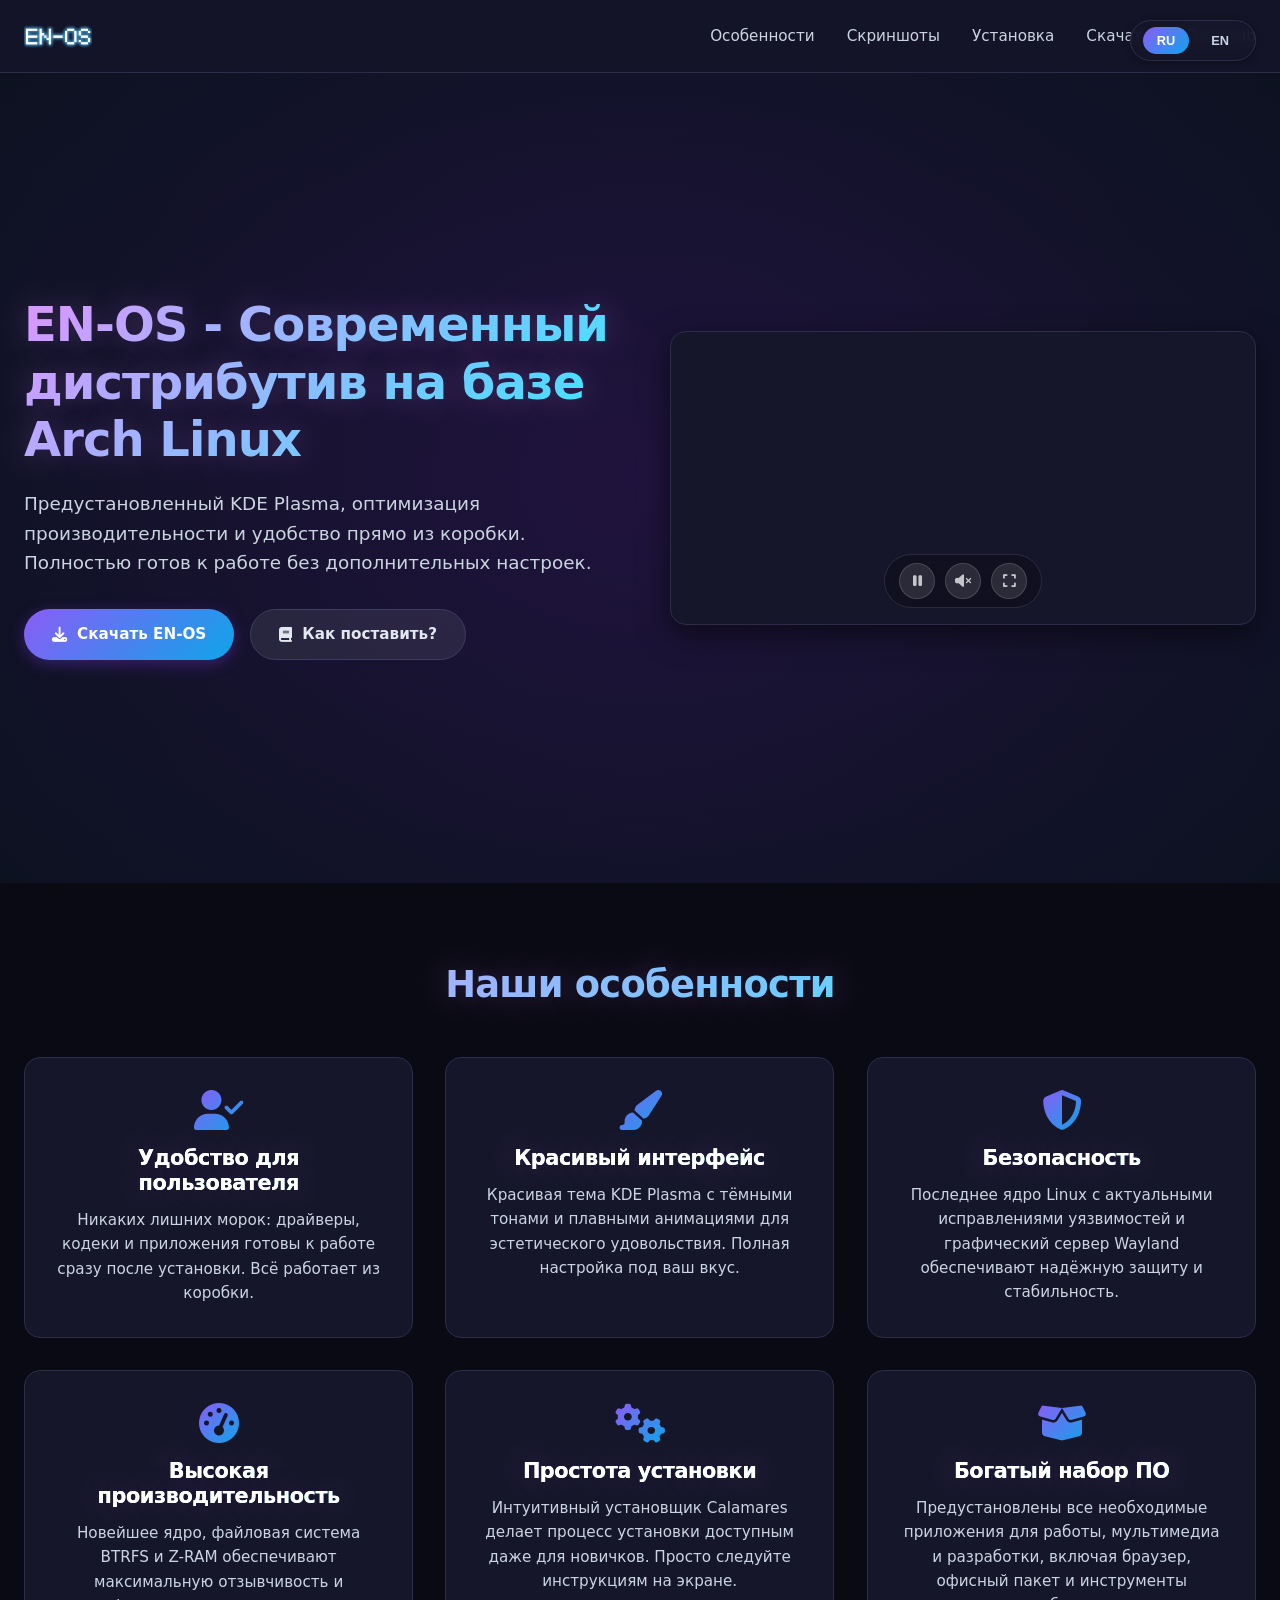
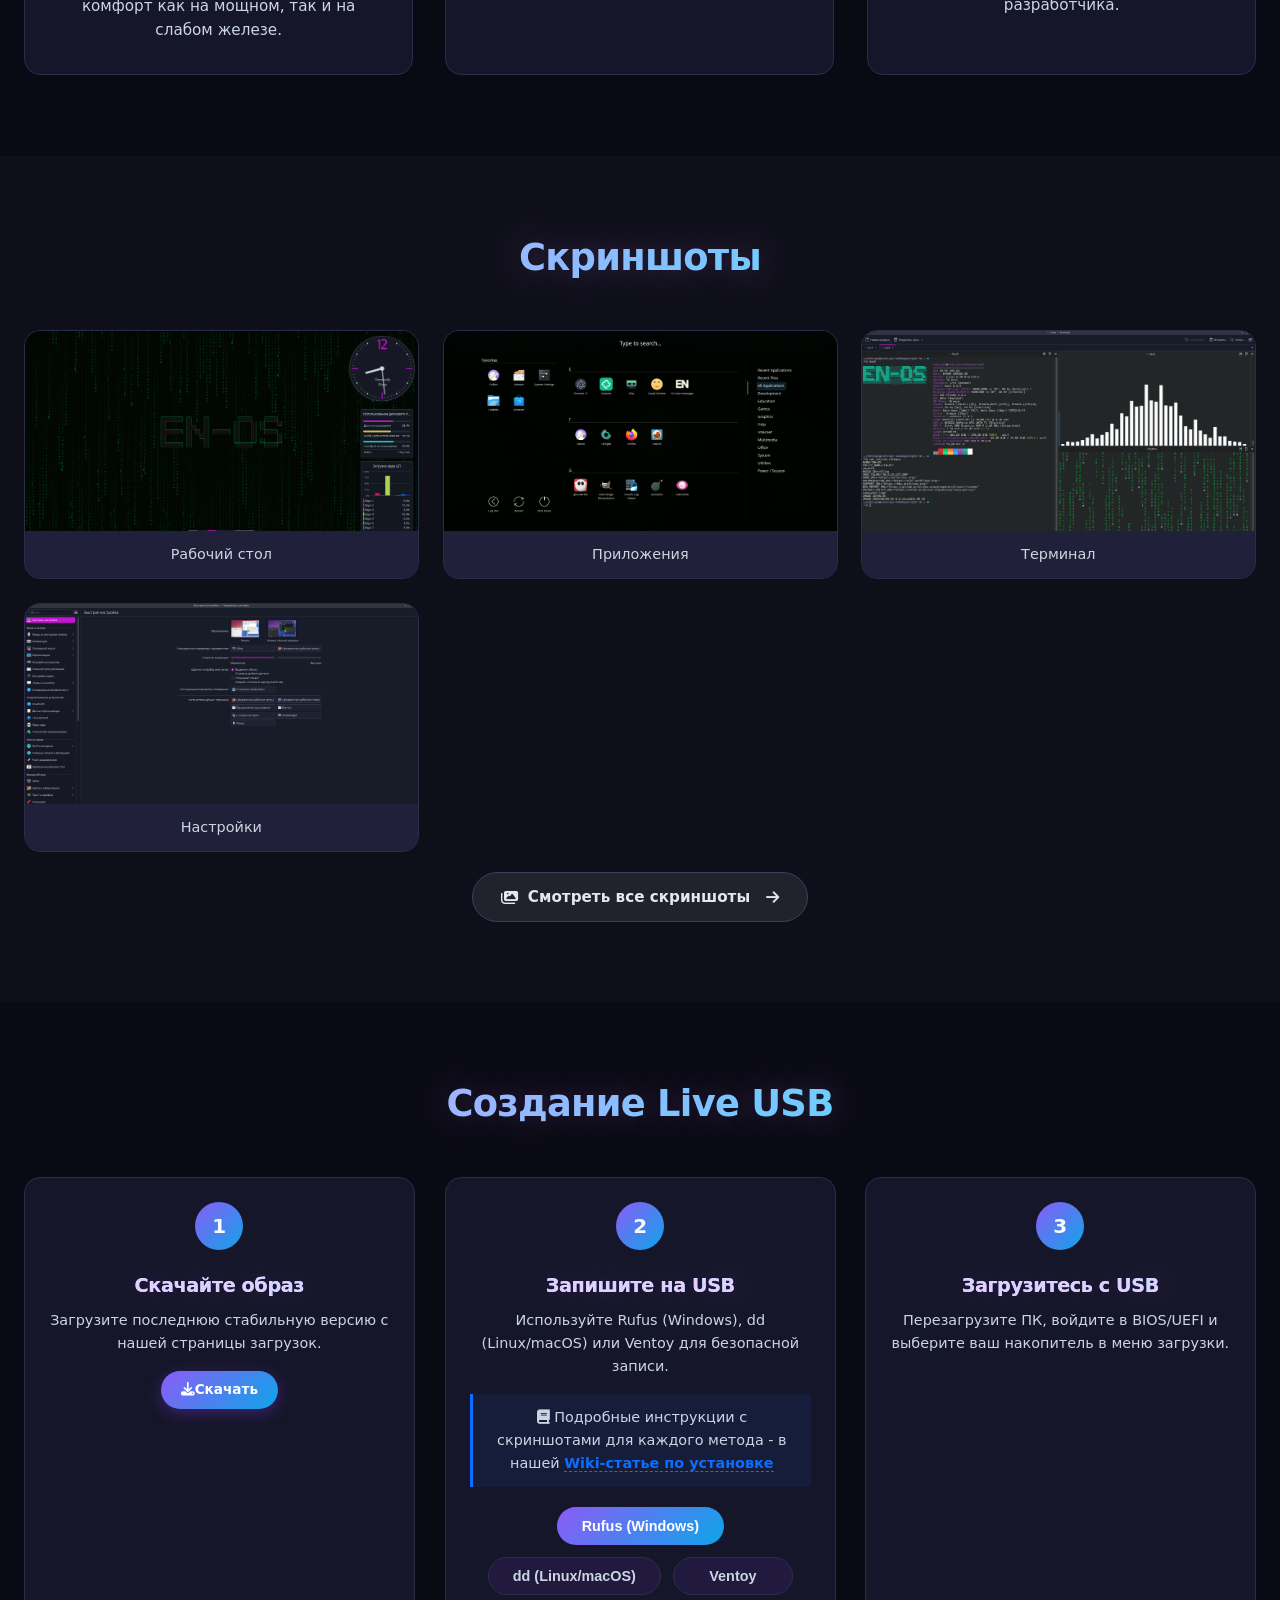
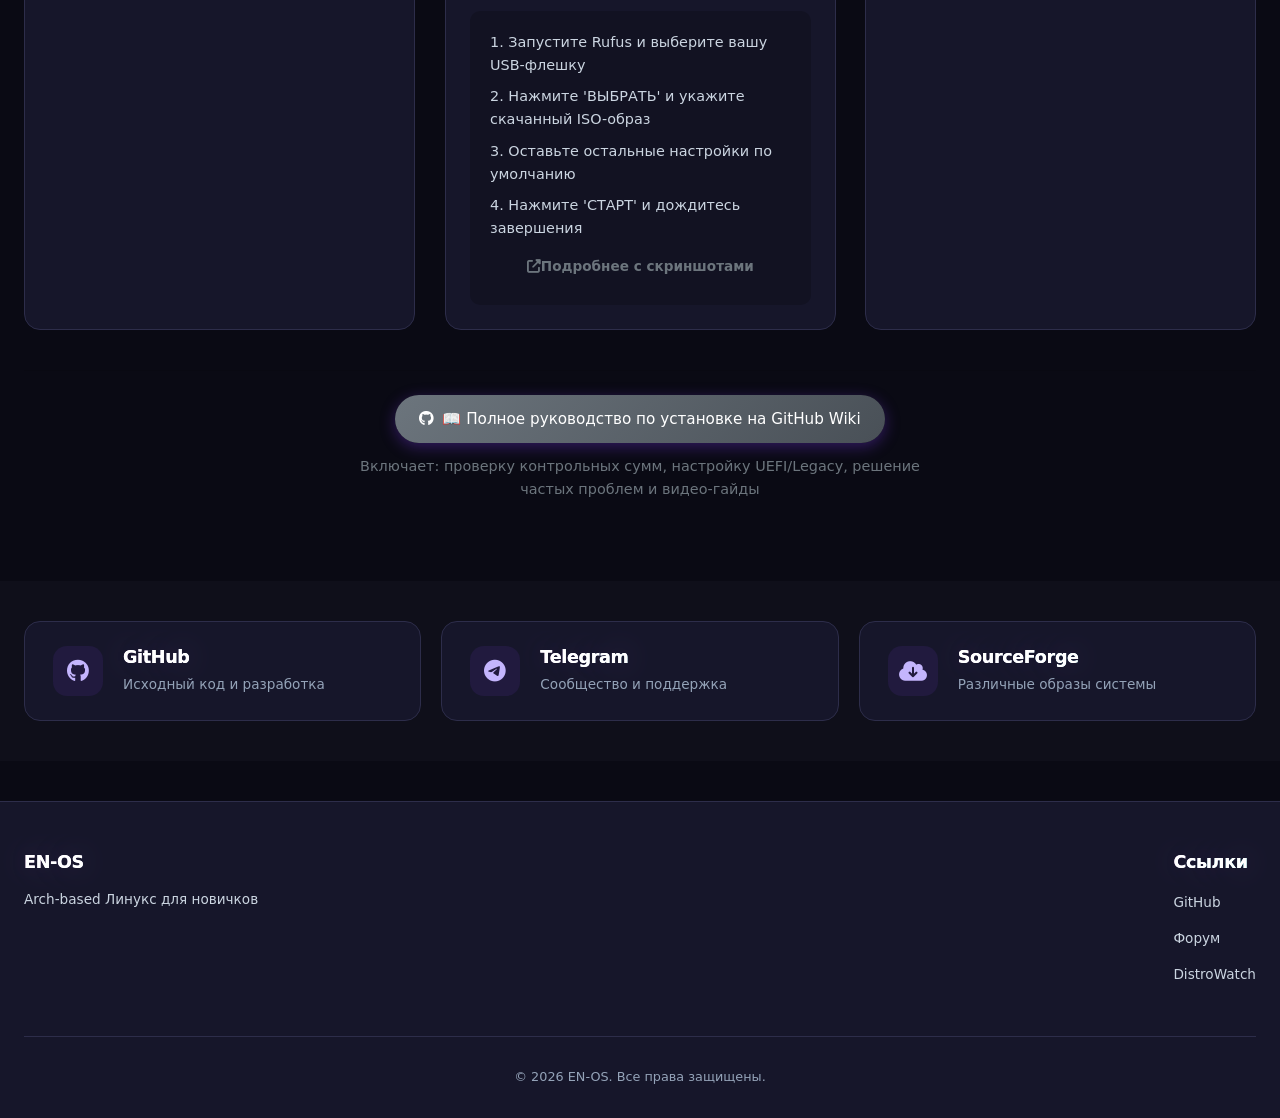
==== index.html @ f151c6f1 "Update index.html" ====
<!DOCTYPE html>
<html lang="ru">
<link rel="stylesheet" href="https://cdnjs.cloudflare.com/ajax/libs/font-awesome/6.5.1/css/all.min.css">
<head>
  <link rel="shortcut icon" type="image/x-icon" href="images/favicon1.ico">  
  <meta charset="UTF-8">
  <meta name="viewport" content="width=device-width, initial-scale=1.0">
  <title>EN-OS - Modern Arch-based Distribution</title>
  <link rel="shortcut icon" type="image/x-icon" href="images/favicon.ico">
  <meta name="description" content="EN-OS - современный дистрибутив на базе Arch Linux с предустановленным и настроенным графическим окружением. Оптимизирован для производительности и удобства прямо из коробки.">
  <link rel="stylesheet" href="style.css">
  <link rel="stylesheet" href="https://cdnjs.cloudflare.com/ajax/libs/font-awesome/6.5.1/css/all.min.css">
</head>
<body>
  <div class="lang-switcher">
    <button class="lang-btn active" data-lang="ru">RU</button>
    <button class="lang-btn" data-lang="en">EN</button>
  </div>

  <nav class="navbar">
    <div class="container">
      <a href="#" class="nav-logo">
        <img src="images/logofl.png" alt="EN-OS Logo" class="nav-logo-img">
      </a>
      <div class="nav-links">
        <a href="#features" data-ru="Особенности" data-en="Features">Особенности</a>
        <a href="#screenshots" data-ru="Скриншоты" data-en="Screenshots">Скриншоты</a>
        <a href="#installation" data-ru="Установка" data-en="Installation">Установка</a>
        <a href="downloads.html" data-ru="Скачать" data-en="Download">Скачать</a>
        <a href="https://github.com/Endscape-Coding/EN-OS" target="_blank"><i class="fab fa-github"></i> GitHub</a>
      </div>
      <button class="mobile-menu-btn" id="mobileMenuBtn">
        <i class="fas fa-bars"></i>
      </button>
    </div>
  </nav>

<header class="hero animate__animated animate__fadeIn">
  <div class="container">
    <div class="hero-content">
      <h1 data-ru="EN-OS - Современный дистрибутив на базе Arch Linux" data-en="EN-OS - Modern Arch Linux Distribution">EN-OS - Современный дистрибутив на базе Arch Linux</h1>
      <p data-ru="Предустановленный KDE Plasma, оптимизация производительности и удобство прямо из коробки. Полностью готов к работе без дополнительных настроек." data-en="Pre-installed KDE Plasma, performance optimization and convenience out of the box. Completely ready to use without additional configuration.">Предустановленный KDE Plasma, оптимизация производительности и удобство прямо из коробки. Полностью готов к работе без дополнительных настроек.</p>
      <div class="hero-buttons">
        <a href="#download" class="btn btn-primary"><i class="fas fa-download"></i> <span data-ru="Скачать EN-OS" data-en="Download EN-OS">Скачать EN-OS</span></a>
        <a href="#installation" class="btn btn-secondary"><i class="fas fa-book"></i> <span data-ru="Как поставить?" data-en="Guide">Как поставить?</span></a>
      </div>
    </div>
    <div class="hero-video">
  <div class="video-container">
    <video id="desktopVideo" class="hero-video-player" autoplay muted loop playsinline>
      <source src="videos/desktop-demo.mp4" type="video/mp4">
    </video>
    <div class="video-controls">
      <button class="video-btn" id="playPauseBtn">
        <i class="fas fa-pause" id="playPauseIcon"></i>
      </button>
      <button class="video-btn" id="muteBtn">
        <i class="fas fa-volume-mute" id="muteIcon"></i>
      </button>
      <button class="video-btn" id="fullscreenBtn">
        <i class="fas fa-expand"></i>
      </button>
    </div>
  </div>
</div>
  </div>
</header>

  <main>
    <section id="features" class="section">
      <div class="container">
        <h2 class="section-title" data-ru="Наши особенности" data-en="Key Features">Наши особенности</h2>
        <div class="grid grid-3">
          <div class="card animate__animated animate__fadeInUp">
            <i class="fas fa-user-check"></i>
            <h3 data-ru="Удобство для пользователя" data-en="User-Friendly">Удобство для пользователя</h3>
            <p data-ru="Никаких лишних морок: драйверы, кодеки и приложения готовы к работе сразу после установки. Всё работает из коробки." data-en="No extra configuration: drivers, codecs and applications are ready to use right after installation. Everything works out of the box.">Никаких лишних настроек: драйверы, кодеки и приложения готовы к работе сразу после установки. Всё работает из коробки.</p>
          </div>
          <div class="card animate__animated animate__fadeInUp animate__delay-1s">
            <i class="fas fa-paint-brush"></i>
            <h3 data-ru="Красивый интерфейс" data-en="Beautiful Interface">Красивый интерфейс</h3>
            <p data-ru="Красивая тема KDE Plasma с тёмными тонами и плавными анимациями для эстетического удовольствия. Полная настройка под ваш вкус." data-en="Custom KDE Plasma theme with dark tones and smooth animations for aesthetic pleasure. Full customization to your taste.">Кастомная тема KDE Plasma с тёмными тонами и плавными анимациями для эстетического удовольствия. Полная настройка под ваш вкус.</p>
          </div>
          <div class="card animate__animated animate__fadeInUp animate__delay-2s">
            <i class="fas fa-shield-alt"></i>
            <h3 data-ru="Безопасность" data-en="Security">Безопасность</h3>
            <p data-ru="Последнее ядро Linux с актуальными исправлениями уязвимостей и графический сервер Wayland обеспечивают надёжную защиту и стабильность." data-en="Latest Linux kernel with up-to-date security patches and Wayland graphics server provide reliable protection and stability.">Последнее ядро Linux с актуальными исправлениями уязвимостей и графический сервер Wayland обеспечивают надёжную защиту и стабильность.</p>
          </div>
          <div class="card animate__animated animate__fadeInUp">
            <i class="fas fa-tachometer-alt"></i>
            <h3 data-ru="Высокая производительность" data-en="High Performance">Высокая производительность</h3>
            <p data-ru="Новейшее ядро, файловая система BTRFS и Z-RAM обеспечивают максимальную отзывчивость и комфорт как на мощном, так и на слабом железе." data-en="Latest kernel, BTRFS file system and Z-RAM ensure maximum responsiveness and comfort on both powerful and weak hardware.">Новейшее ядро, файловая система BTRFS и Z-RAM обеспечивают максимальную отзывчивость и комфорт как на мощном, так и на слабом железе.</p>
          </div>
          <div class="card animate__animated animate__fadeInUp">
            <i class="fas fa-cogs"></i>
            <h3 data-ru="Простота установки" data-en="Easy Installation">Простота установки</h3>
            <p data-ru="Интуитивный установщик Calamares делает процесс установки доступным даже для новичков. Просто следуйте инструкциям на экране." data-en="Intuitive Calamares installer makes the installation process accessible even for beginners. Just follow the on-screen instructions.">Интуитивный установщик Calamares делает процесс установки доступным даже для новичков. Просто следуйте инструкциям на экране.</p>
          </div>
          <div class="card animate__animated animate__fadeInUp">
            <i class="fas fa-box-open"></i>
            <h3 data-ru="Богатый набор ПО" data-en="Rich Software">Богатый набор ПО</h3>
            <p data-ru="Предустановлены все необходимые приложения для работы, мультимедиа и разработки, включая браузер, офисный пакет и инструменты разработчика." data-en="Pre-installed all necessary applications for work, multimedia and development. Including browser, office suite and developer tools.">Предустановлены все необходимые приложения для работы, мультимедиа и разработки. Включая браузер, офисный пакет и инструменты разработчика.</p>
          </div>
        </div>
      </div>
    </section>

<section id="screenshots" class="section bg-dark">
  <div class="container">
    <h2 class="section-title" data-ru="Скриншоты" data-en="Screenshots">Скриншоты</h2>
    
    <div class="screenshot-grid" id="screenshot-preview">
    </div>
    
    <div class="text-center mt-4">
      <a href="screenshots.html" class="btn btn-secondary">
        <i class="fas fa-images"></i>
        <span data-ru="Смотреть все скриншоты" data-en="View all screenshots">Смотреть все скриншоты</span>
        <i class="fas fa-arrow-right" style="margin-left: 6px;"></i>
      </a>
    </div>
  </div>
</section>

<section id="installation" class="section">
  <div class="container">
    <h2 class="section-title" data-ru="Создание Live USB" data-en="Creating Live USB">Создание Live USB</h2>
    <div class="steps">
      <div class="step">
        <div class="step-number">1</div>
        <div class="step-content">
          <h4 data-ru="Скачайте образ" data-en="Download the ISO">Скачайте образ</h4>
          <p data-ru="Загрузите последнюю стабильную версию с нашей страницы загрузок." data-en="Download the latest stable version from our downloads page.">Загрузите последнюю стабильную версию с нашей страницы загрузок.</p>
          <a href="#download" class="btn btn-small btn-primary"><i class="fas fa-download"></i> <span data-ru="Скачать" data-en="Download">Скачать</span></a>
        </div>
      </div>
      <div class="step">
        <div class="step-number">2</div>
        <div class="step-content">
          <h4 data-ru="Запишите на USB" data-en="Write to USB">Запишите на USB</h4>
          <p data-ru="Используйте Rufus (Windows), dd (Linux/macOS) или Ventoy для безопасной записи." data-en="Use Rufus (Windows), dd (Linux/macOS) or Ventoy for safe recording.">Используйте Rufus (Windows), dd (Linux/macOS) или Ventoy для безопасной записи.</p>
          <p class="wiki-note">
            <i class="fas fa-book"></i> 
            <span data-ru="Подробные инструкции с скриншотами для каждого метода - в нашей " data-en="Detailed instructions with screenshots for each method — in our ">Подробные инструкции с скриншотами для каждого метода — в нашей </span>
            <a href="https://github.com/Endscape-Coding/EN-OS/wiki/Установка-EN‐OS" target="_blank" rel="noopener noreferrer" class="wiki-link" data-ru="Wiki-статье по установке" data-en="Installation Wiki article">Wiki-статье по установке</a>
          </p>
          <div class="method-tabs">
            <button class="method-tab active" data-method="rufus">Rufus (Windows)</button>
            <button class="method-tab" data-method="dd">dd (Linux/macOS)</button>
            <button class="method-tab" data-method="ventoy">Ventoy</button>
          </div>
          <div class="method-content active" id="rufus-method">
            <p data-ru="1. Запустите Rufus и выберите вашу USB-флешку" data-en="1. Run Rufus and select your USB drive">1. Запустите Rufus и выберите вашу USB-флешку</p>
            <p data-ru="2. Нажмите 'ВЫБРАТЬ' и укажите скачанный ISO-образ" data-en="2. Click 'SELECT' and choose the downloaded ISO image">2. Нажмите 'ВЫБРАТЬ' и укажите скачанный ISO-образ</p>
            <p data-ru="3. Оставьте остальные настройки по умолчанию" data-en="3. Leave other settings as default">3. Оставьте остальные настройки по умолчанию</p>
            <p data-ru="4. Нажмите 'СТАРТ' и дождитесь завершения" data-en="4. Click 'START' and wait for completion">4. Нажмите 'СТАРТ' и дождитесь завершения</p>
            <a href="https://github.com/Endscape-Coding/EN-OS/wiki/Установка-EN‐OS#rufus" target="_blank" rel="noopener noreferrer" class="btn btn-small btn-outline">
              <i class="fas fa-external-link-alt"></i> 
              <span data-ru="Подробнее с скриншотами" data-en="View with screenshots">Подробнее с скриншотами</span>
            </a>
          </div>
          <div class="method-content" id="dd-method">
            <p data-ru="Определите путь к вашему USB-устройству (например, /dev/sdX)" data-en="Identify your USB device path (e.g. /dev/sdX)">Определите путь к вашему USB-устройству (например, /dev/sdX)</p>
            <p data-ru="Размонтируйте устройство, если оно смонтировано" data-en="Unmount the device if mounted">Размонтируйте устройство, если оно смонтировано</p>
            <p data-ru="Выполните команду записи:" data-en="Run the write command:">Выполните команду записи:</p>
            <code>sudo dd if=en-os.iso of=/dev/sdX bs=4M status=progress</code>
            <p class="warning" data-ru="⚠️ ВАЖНО: Замените /dev/sdX на фактический путь к вашему устройству!" data-en="⚠️ IMPORTANT: Replace /dev/sdX with your actual device path!">⚠️ ВАЖНО: Замените /dev/sdX на фактический путь к вашему устройству!</p>
            <a href="https://github.com/Endscape-Coding/EN-OS/wiki/Установка-EN‐OS#dd" target="_blank" rel="noopener noreferrer" class="btn btn-small btn-outline">
              <i class="fas fa-external-link-alt"></i> 
              <span data-ru="Подробнее с примерами" data-en="View with examples">Подробнее с примерами</span>
            </a>
          </div>
          <div class="method-content" id="ventoy-method">
            <p data-ru="1. Скачайте и установите Ventoy на вашу USB-флешку" data-en="1. Download and install Ventoy to your USB drive">1. Скачайте и установите Ventoy на вашу USB-флешку</p>
            <p data-ru="2. Скопируйте ISO-образ EN-OS на флешку" data-en="2. Copy the EN-OS ISO image to the USB drive">2. Скопируйте ISO-образ EN-OS на флешку</p>
            <p data-ru="3. Загрузитесь с USB и выберите образ EN-OS в меню Ventoy" data-en="3. Boot from USB and select the EN-OS image in the Ventoy menu">3. Загрузитесь с USB и выберите образ EN-OS в меню Ventoy</p>
            <p data-ru="4. Запускайте установщик и следуйте инструкциям на экране" data-en="4. Run the installer and follow the on-screen instructions.">4. Запускайте установщик и следуйте инструкциям на экране</p>
            <a href="https://github.com/Endscape-Coding/EN-OS/wiki/Установка-EN‐OS#ventoy" target="_blank" rel="noopener noreferrer" class="btn btn-small btn-outline">
              <i class="fas fa-external-link-alt"></i> 
              <span data-ru="Подробнее с скриншотами" data-en="View with screenshots">Подробнее с скриншотами</span>
            </a>
          </div>
        </div>
      </div>
      <div class="step">
        <div class="step-number">3</div>
        <div class="step-content">
          <h4 data-ru="Загрузитесь с USB" data-en="Boot from USB">Загрузитесь с USB</h4>
          <p data-ru="Перезагрузите ПК, войдите в BIOS/UEFI и выберите ваш накопитель в меню загрузки." data-en="Reboot your PC, enter BIOS/UEFI and select your drive in the boot menu.">Перезагрузите ПК, войдите в BIOS/UEFI и выберите ваш накопитель в меню загрузки.</p>
        </div>
      </div>
    </div>
    
    <!-- Блок с основной ссылкой на вики -->
    <div class="wiki-cta">
      <a href="https://github.com/Endscape-Coding/EN-OS/wiki/Установка-EN‐OS" target="_blank" rel="noopener noreferrer" class="btn btn-primary btn-wiki">
        <i class="fab fa-github"></i> 
        <span data-ru="📖 Полное руководство по установке на GitHub Wiki" data-en="📖 Complete Installation Guide on GitHub Wiki">📖 Полное руководство по установке на GitHub Wiki</span>
      </a>
      <p class="wiki-hint" data-ru="Включает: проверку контрольных сумм, настройку UEFI/Legacy, решение частых проблем и видео-гайды" 
         data-en="Includes: checksum verification, UEFI/Legacy setup, troubleshooting common issues, and video guides">
        Включает: проверку контрольных сумм, настройку UEFI/Legacy, решение частых проблем и видео-гайды
      </p>
    </div>
    
  </div>
</section>

    <section class="section bg-dark" style="padding: 40px 0;">
      <div class="container">
        <div class="community-links">
          <a href="https://github.com/Endscape-Coding/EN-OS" target="_blank" rel="noopener" class="community-link-card">
            <div class="community-icon">
              <i class="fab fa-github"></i>
            </div>
            <div class="community-info">
              <h4>GitHub</h4>
              <p data-ru="Исходный код и разработка" data-en="Source code & development">Исходный код и разработка</p>
            </div>
          </a>
          <a href="https://t.me/enos_community" target="_blank" rel="noopener" class="community-link-card">
            <div class="community-icon">
              <i class="fab fa-telegram-plane"></i>
            </div>
            <div class="community-info">
              <h4>Telegram</h4>
              <p data-ru="Сообщество и поддержка" data-en="Community & support">Сообщество и поддержка</p>
            </div>
          </a>
          <a href="https://sourceforge.net/projects/en-os/" target="_blank" rel="noopener" class="community-link-card">
            <div class="community-icon">
              <i class="fas fa-cloud-download-alt"></i>
            </div>
            <div class="community-info">
              <h4>SourceForge</h4>
              <p data-ru="Различные образы системы" data-en="OS images">Различные образы системы</p>
            </div>
          </a>
        </div>
      </div>
    </section>

  <footer class="footer">
    <div class="container">
      <div class="footer-content">
        <div class="footer-section">
          <h4 data-ru="EN-OS" data-en="EN-OS">EN-OS</h4>
          <p data-ru="Arch-based Линукс для новичков" data-en="Arch-based Linux for beginners">Arch-based Линукс для новичков</p>
        </div>
        <div class="footer-section">
          <h4 data-ru="Ссылки" data-en="Links">Ссылки</h4>
          <ul>
            <li><a href="https://github.com/Endscape-Coding/EN-OS" target="_blank">GitHub</a></li>
            <li><a href="https://t.me/enos_community" target="_blank" data-ru="Форум" data-en="Forum">Форум</a></li>
            <li><a href="https://distrowatch.com/table.php?distribution=enos" target="_blank">DistroWatch</a></li>
          </ul>
        </div>
      </div>
      <div class="footer-bottom">
        <p id="copyright-text"></p>
      </div>
    </div>
  </footer>

  <div class="lightbox" id="lightbox">
    <button class="lightbox-close"><i class="fas fa-times"></i></button>
    <button class="lightbox-nav lightbox-prev"><i class="fas fa-chevron-left"></i></button>
    <img id="lightbox-img" src="" alt="Screenshot">
    <button class="lightbox-nav lightbox-next"><i class="fas fa-chevron-right"></i></button>
  </div>

  <script src="config.js"></script>
  <script src="locale.js"></script>
  <script src="main.js"></script>
</body>
</html>
---- style.css ----
:root {
  --primary: #7c3aed;
  --primary-hover: #6d28d9;
  --primary-light: #a78bfa;
  --primary-soft: #c4b5fd;
  --secondary: #06b6d4;
  --secondary-hover: #0891b2;
  --secondary-light: #22d3ee;
  --gradient: linear-gradient(135deg, #8b5cf6 0%, #0ea5e9 100%);
  --gradient-light: linear-gradient(135deg, #c084fc 0%, #22d3ee 100%);
  --bg-body: #0a0a14;
  --bg-card: #16162a;
  --bg-card-hover: #1e1e36;
  --bg-elevated: #20203a;
  --bg-header: rgba(22, 22, 42, 0.95);
  --bg-hero: radial-gradient(ellipse at 50% 50%, rgba(124, 58, 237, 0.12) 0%, rgba(6, 182, 212, 0.04) 100%);
  --bg-dark: #0f0f1a;
  --text-main: #f8fafc;
  --text-secondary: #cbd5e1;
  --text-muted: #94a3b8;
  --text-light: #e2e8f0;
  --border: #2d2d4a;
  --border-light: #3d3d60;
  --shadow: 0 4px 20px rgba(0, 0, 0, 0.4);
  --shadow-lg: 0 10px 30px rgba(0, 0, 0, 0.5);
  --shadow-glow: 0 0 20px rgba(139, 92, 246, 0.15);
  --shadow-sm: 0 2px 8px rgba(0, 0, 0, 0.3);
  --radius: 16px;
  --radius-sm: 10px;
  --radius-lg: 24px;
  --radius-full: 9999px;
  --font-main: system-ui, -apple-system, "Segoe UI", "Inter", "Roboto", sans-serif;
  --font-mono: 'Fira Code', 'Monaco', 'Menlo', monospace;
  --max-width: 1280px;
  --transition-smooth: 0.3s cubic-bezier(0.4, 0, 0.2, 1);
}

* { margin: 0; padding: 0; box-sizing: border-box; }
html { scroll-behavior: smooth; scroll-padding-top: 80px; }
body {
  font-family: var(--font-main);
  background: var(--bg-body);
  color: var(--text-main);
  line-height: 1.6;
  overflow-x: hidden;
  -webkit-font-smoothing: antialiased;
}

::selection { background: var(--primary); color: white; }
::-webkit-scrollbar { width: 10px; height: 10px; }
::-webkit-scrollbar-track { background: var(--bg-card); border-radius: 10px; }
::-webkit-scrollbar-thumb { background: var(--primary); border-radius: 10px; }
::-webkit-scrollbar-thumb:hover { background: var(--primary-hover); }

h1, h2, h3, h4, h5, h6, .section-title, .page-header h1 {
  font-weight: 700;
  line-height: 1.2;
  letter-spacing: -0.02em;
  background: var(--gradient-light);
  -webkit-background-clip: text;
  background-clip: text;
  color: transparent;
  filter: brightness(1.15);
  text-shadow: 0 0 30px rgba(192, 132, 252, 0.25);
}

a { color: var(--primary-soft); text-decoration: none; transition: var(--transition-smooth); }
a:hover { color: var(--secondary-light); }
img { max-width: 100%; height: auto; display: block; }
.container { max-width: var(--max-width); margin: 0 auto; padding: 0 24px; }

.lang-switcher {
  position: fixed; top: 20px; right: 24px; z-index: 1001;
  display: flex; gap: 8px; background: rgba(22, 22, 42, 0.9);
  backdrop-filter: blur(10px); padding: 6px 12px;
  border-radius: var(--radius-full); border: 1px solid var(--border); box-shadow: var(--shadow-sm);
}
.lang-btn {
  background: transparent; border: none; color: var(--text-secondary);
  cursor: pointer; font-weight: 600; font-size: 0.8rem; padding: 6px 14px;
  border-radius: var(--radius-full); transition: var(--transition-smooth);
}
.lang-btn.active { background: var(--gradient); color: white; }
.lang-btn:hover:not(.active) { color: var(--primary-light); background: rgba(124, 58, 237, 0.1); }

.navbar {
  background: var(--bg-header); backdrop-filter: blur(12px);
  border-bottom: 1px solid var(--border); position: sticky; top: 0; z-index: 1000;
}
.navbar .container { display: flex; align-items: center; justify-content: space-between; height: 72px; }
.nav-logo { display: flex; align-items: center; gap: 10px; }
.nav-logo-img { height: 38px; width: auto; display: block; }
.nav-links { display: flex; gap: 32px; align-items: center; }
.nav-links a { font-weight: 500; font-size: 0.95rem; color: var(--text-secondary); position: relative; padding: 6px 0; }
.nav-links a::after {
  content: ''; position: absolute; bottom: 0; left: 0; width: 0; height: 2px;
  background: var(--gradient); transition: width 0.25s ease; border-radius: 2px;
}
.nav-links a:hover::after, .nav-links a.active::after { width: 100%; }
.nav-links a.active { color: var(--primary-soft); }
.mobile-menu-btn { display: none; background: transparent; border: none; color: var(--text-main); font-size: 1.5rem; cursor: pointer; padding: 8px; border-radius: var(--radius-sm); }
.mobile-menu-btn:hover { background: rgba(124, 58, 237, 0.1); }

.hero {
  min-height: 90vh; display: flex; align-items: center; background: var(--bg-hero); position: relative; overflow: hidden;
}
.hero::before {
  content: ''; position: absolute; top: -50%; left: -50%; width: 200%; height: 200%;
  background: radial-gradient(circle, rgba(124, 58, 237, 0.08) 0%, transparent 70%); pointer-events: none;
}
.hero .container { display: grid; grid-template-columns: 1fr 1fr; gap: 60px; align-items: center; padding-top: 40px; padding-bottom: 40px; }
.hero-content { position: relative; z-index: 2; }
.hero h1 { font-size: 3rem; font-weight: 800; margin-bottom: 20px; }
.hero p { font-size: 1.15rem; color: var(--text-secondary); margin-bottom: 32px; }
.hero-buttons { display: flex; gap: 16px; flex-wrap: wrap; }

.hero-video { position: relative; z-index: 2; }
.video-container {
  position: relative; border-radius: var(--radius); overflow: hidden;
  box-shadow: var(--shadow-lg); border: 1px solid var(--border); background: var(--bg-card);
  transition: box-shadow var(--transition-smooth);
}
.video-container:hover { box-shadow: 0 15px 40px rgba(0,0,0,0.6), var(--shadow-glow); }
.hero-video-player { width: 100%; height: auto; display: block; border-radius: var(--radius); }

.video-controls {
  position: absolute; bottom: 16px; left: 50%; transform: translateX(-50%);
  display: flex; gap: 10px; z-index: 3; opacity: 0.75;
  transition: opacity var(--transition-smooth), transform var(--transition-smooth);
  padding: 8px 14px; background: rgba(10, 10, 20, 0.6); backdrop-filter: blur(10px);
  border-radius: var(--radius-full); border: 1px solid rgba(255,255,255,0.15);
}
.video-container:hover .video-controls,
.video-container:focus-within .video-controls { opacity: 1; transform: translateX(-50%) translateY(-2px); }
.video-btn {
  background: rgba(255,255,255,0.15); border: 1px solid rgba(255,255,255,0.2); color: white;
  width: 36px; height: 36px; border-radius: 50%; display: flex; align-items: center;
  justify-content: center; cursor: pointer; font-size: 0.9rem; transition: var(--transition-smooth);
}
.video-btn:hover { background: var(--primary); transform: scale(1.1); border-color: transparent; }

.btn {
  display: inline-flex; align-items: center; justify-content: center; gap: 10px;
  padding: 12px 28px; border-radius: var(--radius-full); font-weight: 600; font-size: 0.95rem;
  cursor: pointer; border: none; text-decoration: none; white-space: nowrap;
  transition: var(--transition-smooth);
}
.btn:hover { transform: translateY(-2px); }
.btn-primary { background: var(--gradient); color: white; box-shadow: 0 4px 15px rgba(124, 58, 237, 0.35); }
.btn-primary:hover { box-shadow: 0 6px 25px rgba(124, 58, 237, 0.45); color: white; }
.btn-secondary { background: rgba(255,255,255,0.08); color: var(--text-light); border: 1px solid var(--border-light); }
.btn-secondary:hover { border-color: var(--primary); color: var(--primary-soft); background: rgba(124, 58, 237, 0.12); }
.btn-small { padding: 8px 20px; font-size: 0.85rem; }

.section { padding: 80px 0; }
.section.bg-dark { background: var(--bg-dark); }
.section-title { text-align: center; font-size: 2.3rem; margin-bottom: 50px; }
.grid { display: grid; gap: 32px; }
.grid-3 { grid-template-columns: repeat(3, 1fr); }

.card, .edition-card, .screenshot-card, .step {
  background: var(--bg-card); border: 1px solid var(--border); border-radius: var(--radius);
  padding: 32px; text-align: center; transition: var(--transition-smooth); will-change: transform;
}
.card:hover, .edition-card:hover, .screenshot-card:hover, .step:hover {
  transform: translateY(-4px); border-color: var(--primary);
  box-shadow: var(--shadow-glow);
}
.card i, .req-item i {
  font-size: 2.5rem; background: var(--gradient); -webkit-background-clip: text; background-clip: text; color: transparent; margin-bottom: 16px; display: inline-block;
}
.card h3 { font-size: 1.3rem; margin-bottom: 12px; color: var(--text-main); }
.card p { color: var(--text-secondary); font-size: 0.95rem; }

.screenshot-grid { display: grid; grid-template-columns: repeat(auto-fit, minmax(300px, 1fr)); gap: 24px; margin-top: 20px; }
.screenshot-card { overflow: hidden; cursor: pointer; padding: 0; }
.screenshot-card img { width: 100%; height: 200px; object-fit: cover; }
.screenshot-caption { padding: 12px; text-align: center; font-size: 0.9rem; color: var(--text-secondary); background: var(--bg-elevated); }

.steps { display: grid; grid-template-columns: repeat(3, 1fr); gap: 30px; margin-top: 20px; }
.step { overflow: hidden; padding: 0; }
.step-number {
  width: 48px; height: 48px; background: var(--gradient); border-radius: var(--radius-full);
  display: flex; align-items: center; justify-content: center; font-size: 1.25rem; font-weight: 700; margin: 24px auto 0;
}
.step-content { padding: 24px; }
.step-content h4 { font-size: 1.2rem; margin-bottom: 12px; color: var(--primary-soft); text-align: center; }
.step-content p { color: var(--text-secondary); font-size: 0.9rem; text-align: center; margin-bottom: 16px; }
.step-content .btn { display: table; margin: 0 auto; }

.method-tabs {
  display: flex;
  gap: 12px;
  margin: 20px 0 16px;
  flex-wrap: wrap;
  justify-content: center;
}
.method-tab {
  background: rgba(124, 58, 237, 0.1);
  border: 1px solid var(--border);
  padding: 10px 24px;
  border-radius: 25px; 
  font-size: 0.9rem;
  font-weight: 600;
  cursor: pointer;
  color: var(--text-secondary);
  transition: var(--transition-smooth);
  min-width: 120px;
  text-align: center;
}
.method-tab.active {
  background: var(--gradient);
  color: white;
  border-color: transparent;
}
.method-tab:hover:not(.active) {
  border-color: var(--primary);
  color: var(--primary-light);
  background: rgba(124, 58, 237, 0.2);
}
.method-content {
  display: none;
  background: rgba(0, 0, 0, 0.2);
  padding: 20px;
  border-radius: var(--radius-sm);
  margin-top: 16px;
  min-height: 180px; 
}
.method-content.active {
  display: block;
}
.method-content p { text-align: left; margin-bottom: 8px; font-size: 0.9rem; color: var(--text-secondary); }
.method-content code {
  display: block; background: rgba(0, 0, 0, 0.4); padding: 12px; border-radius: var(--radius-sm);
  font-family: var(--font-mono); font-size: 0.85rem; margin: 12px 0; overflow-x: auto; border-left: 3px solid var(--primary); color: var(--text-light);
}
.warning { color: #f59e0b !important; font-size: 0.85rem !important; margin-top: 12px !important; padding-top: 12px; border-top: 1px solid var(--border); }

#editions-container { display: flex; flex-direction: column; gap: 40px; margin-bottom: 60px; }
.edition-card { padding: 0; overflow: hidden; }
.edition-header { padding: 32px; background: linear-gradient(135deg, rgba(124, 58, 237, 0.12) 0%, rgba(6, 182, 212, 0.04) 100%); border-bottom: 1px solid var(--border); }
.edition-badge { display: inline-block; padding: 6px 18px; border-radius: var(--radius-full); font-size: 0.7rem; font-weight: 700; text-transform: uppercase; margin-bottom: 16px; letter-spacing: 0.5px; }
.badge-stable { background: linear-gradient(135deg, #10b981, #059669); color: white; box-shadow: 0 2px 8px rgba(16, 185, 129, 0.3); }
.badge-beta { background: linear-gradient(135deg, #f59e0b, #d97706); color: white; box-shadow: 0 2px 8px rgba(245, 158, 11, 0.3); }
.badge-alpha { background: linear-gradient(135deg, #ef4444, #dc2626); color: white; box-shadow: 0 2px 8px rgba(239, 68, 68, 0.3); }
.edition-title { font-size: 1.85rem; margin-bottom: 8px; color: var(--text-main); }
.edition-subtitle { color: var(--primary-soft); font-size: 1rem; font-weight: 500; }
.edition-body { padding: 32px; }
.edition-description { font-size: 1.05rem; margin-bottom: 28px; color: var(--text-secondary); }
.edition-features { display: grid; grid-template-columns: repeat(auto-fit, minmax(240px, 1fr)); gap: 16px; margin-bottom: 32px; }
.feature-item { display: flex; align-items: flex-start; gap: 12px; padding: 14px; background: rgba(124, 58, 237, 0.05); border-radius: var(--radius-sm); border: 1px solid rgba(124, 58, 237, 0.1); transition: var(--transition-smooth); }
.feature-item:hover { border-color: rgba(124, 58, 237, 0.3); background: rgba(124, 58, 237, 0.08); transform: translateX(4px); }
.feature-icon { font-size: 1.1rem; color: var(--primary); flex-shrink: 0; }
.feature-text { font-size: 0.92rem; color: var(--text-secondary); }

.screenshot-gallery { margin: 32px 0; }
.gallery-title { font-size: 1.1rem; margin-bottom: 20px; font-weight: 600; color: var(--text-main); display: flex; align-items: center; gap: 10px; }
.gallery-title i { color: var(--primary); }
.gallery-grid { display: grid; grid-template-columns: repeat(auto-fit, minmax(260px, 1fr)); gap: 20px; }
.gallery-item { border-radius: var(--radius-sm); overflow: hidden; cursor: pointer; background: var(--bg-elevated); border: 1px solid var(--border); transition: var(--transition-smooth); }
.gallery-item:hover { transform: translateY(-4px); border-color: var(--primary); box-shadow: var(--shadow-glow); }
.gallery-item img { width: 100%; height: 180px; object-fit: cover; }
.gallery-caption { padding: 10px; font-size: 0.85rem; text-align: center; color: var(--text-secondary); background: var(--bg-card); }
.download-links { display: flex; gap: 16px; flex-wrap: wrap; margin-top: 28px; padding-top: 28px; border-top: 1px solid var(--border); }
.download-links .btn { padding: 10px 22px; }
.edition-meta { display: flex; gap: 28px; margin-top: 24px; padding-top: 24px; border-top: 1px solid var(--border); font-size: 0.9rem; color: var(--text-secondary); }
.meta-item { display: flex; align-items: center; gap: 8px; }
.meta-item i { color: var(--primary); }

.sys-reqs { background: var(--bg-card); border: 1px solid var(--border); border-radius: var(--radius); padding: 40px; margin-top: 40px; }
.sys-reqs h2 { font-size: 1.7rem; margin-bottom: 32px; text-align: center; }
.req-grid { display: grid; grid-template-columns: repeat(auto-fit, minmax(220px, 1fr)); gap: 24px; }
.req-item { background: rgba(124, 58, 237, 0.05); padding: 24px; border-radius: var(--radius-sm); text-align: center; border: 1px solid var(--border); transition: var(--transition-smooth); }
.req-item:hover { border-color: var(--primary); transform: translateY(-4px); }
.req-item strong { display: block; margin-bottom: 6px; color: var(--text-main); font-size: 1rem; }
.req-item span { color: var(--text-secondary); font-size: 0.85rem; }

.page-header { text-align: center; padding: 80px 20px 60px; background: radial-gradient(ellipse at 50% 0%, rgba(124, 58, 237, 0.15) 0%, transparent 70%); }
.page-header h1 { font-size: 3rem; margin-bottom: 16px; font-weight: 800; }
.page-header p { font-size: 1.15rem; color: var(--text-secondary); max-width: 600px; margin: 0 auto; }

.lightbox { position: fixed; inset: 0; background: rgba(0, 0, 0, 0.95); backdrop-filter: blur(12px); display: none; align-items: center; justify-content: center; z-index: 2000; }
.lightbox.active { display: flex; }
.lightbox img { max-width: 90vw; max-height: 85vh; border-radius: var(--radius); box-shadow: 0 25px 60px rgba(0, 0, 0, 0.5); border: 1px solid rgba(124, 58, 237, 0.3); }
.lightbox-close, .lightbox-nav {
  position: absolute; background: rgba(124, 58, 237, 0.2); border: 1px solid rgba(124, 58, 237, 0.4); color: white;
  width: 50px; height: 50px; border-radius: 50%; cursor: pointer; display: flex; align-items: center;
  justify-content: center; font-size: 1.2rem; backdrop-filter: blur(8px); transition: var(--transition-smooth);
}
.lightbox-close:hover, .lightbox-nav:hover { background: var(--primary); border-color: var(--primary); }
.lightbox-close { top: 24px; right: 24px; }
.lightbox-nav { top: 50%; transform: translateY(-50%); }
.lightbox-prev { left: 24px; }
.lightbox-next { right: 24px; }

.footer { background: var(--bg-card); border-top: 1px solid var(--border); padding: 50px 0 30px; margin-top: 40px; }
.footer-content { display: flex; justify-content: space-between; flex-wrap: wrap; gap: 40px; margin-bottom: 40px; }
.footer-section h4 { font-size: 1.1rem; margin-bottom: 16px; color: var(--text-main); }
.footer-section p { color: var(--text-secondary); font-size: 0.85rem; max-width: 250px; }
.footer-section ul { list-style: none; }
.footer-section ul li { margin-bottom: 10px; }
.footer-section ul li a { color: var(--text-secondary); font-size: 0.85rem; transition: all 0.2s ease; }
.footer-section ul li a:hover { color: var(--primary-soft); padding-left: 4px; }
.footer-bottom { text-align: center; padding-top: 30px; border-top: 1px solid var(--border); }
.footer-bottom p { color: var(--text-muted); font-size: 0.8rem; }

@keyframes fadeIn { from { opacity: 0; } to { opacity: 1; } }
@keyframes fadeInUp { from { opacity: 0; transform: translate3d(0, 30px, 0); } to { opacity: 1; transform: translate3d(0, 0, 0); } }

@media (max-width: 1024px) {
  .hero .container { grid-template-columns: 1fr; text-align: center; gap: 40px; }
  .hero-buttons { justify-content: center; }
  .video-controls { opacity: 0.9; }
  .grid-3 { grid-template-columns: repeat(2, 1fr); }
  .steps { grid-template-columns: repeat(2, 1fr); }
  .section-title { font-size: 2rem; }
  .hero h1 { font-size: 2.5rem; }
}
@media (max-width: 768px) {
  .container { padding: 0 20px; }
  .nav-links {
    display: none; position: fixed; top: 72px; left: 0; right: 0; background: var(--bg-header);
    backdrop-filter: blur(12px); flex-direction: column; padding: 20px; gap: 16px; border-bottom: 1px solid var(--border); z-index: 999;
  }
  .nav-links.active { display: flex; }
  .mobile-menu-btn { display: block; }
  .lang-switcher { top: auto; bottom: 20px; right: 20px; z-index: 1002; }
  .hero { min-height: auto; padding: 40px 0; }
  .hero h1 { font-size: 1.8rem; }
  .hero p { font-size: 1rem; }
  .video-btn { width: 32px; height: 32px; font-size: 0.8rem; }
  .section { padding: 50px 0; }
  .section-title { font-size: 1.6rem; margin-bottom: 32px; }
  .grid-3, .steps { grid-template-columns: 1fr; }
  .page-header { padding: 50px 20px 30px; }
  .page-header h1 { font-size: 2rem; }
  .edition-header, .edition-body { padding: 20px; }
  .edition-title { font-size: 1.5rem; }
  .gallery-grid { grid-template-columns: 1fr; }
  .download-links { flex-direction: column; }
  .download-links .btn { justify-content: center; }
  .edition-meta { flex-direction: column; gap: 12px; }
  .sys-reqs { padding: 24px; }
  .footer-content { flex-direction: column; text-align: center; align-items: center; }
  .footer-section p { max-width: 100%; }
  .hero-buttons { flex-direction: column; align-items: center; }
  .hero-buttons .btn { width: 100%; max-width: 280px; }
  .method-tabs { flex-direction: column; }
  .method-tab { text-align: center; }
  .lightbox-close, .lightbox-nav { width: 40px; height: 40px; }
}
@media (max-width: 480px) {
  .hero h1 { font-size: 1.5rem; }
  .section-title { font-size: 1.4rem; }
  .edition-features { grid-template-columns: 1fr; }
  .req-grid { grid-template-columns: 1fr; }
  .btn { padding: 10px 20px; font-size: 0.85rem; }
}

.text-center { text-align: center; }
.mt-4 { margin-top: 20px; }
.mb-4 { margin-bottom: 20px; }

.video-container.fullscreen {
  position: fixed; top: 0; left: 0; width: 100vw; height: 100vh; z-index: 10000; background: #000;
  border-radius: 0; display: flex; align-items: center; justify-content: center;
}
.video-container.fullscreen .hero-video-player { width: 100%; height: 100%; object-fit: contain; border-radius: 0; }
.video-container.fullscreen .video-controls { opacity: 1; transform: translateX(-50%) translateY(-20px); }

.community-links {
  display: grid;
  grid-template-columns: repeat(auto-fit, minmax(250px, 1fr));
  gap: 20px;
}

.community-link-card {
  display: flex;
  align-items: center;
  gap: 20px;
  background: var(--bg-card);
  border: 1px solid var(--border);
  border-radius: var(--radius);
  padding: 24px 28px;
  text-decoration: none;
  transition: var(--transition-smooth);
  position: relative;
  overflow: hidden;
}

.community-link-card::before {
  content: '';
  position: absolute;
  top: 0;
  left: 0;
  width: 4px;
  height: 100%;
  background: var(--gradient);
  border-radius: 0 4px 4px 0;
  opacity: 0;
  transition: opacity 0.3s ease;
}

.community-link-card:hover {
  transform: translateY(-4px);
  border-color: var(--primary);
  box-shadow: var(--shadow-glow);
  background: var(--bg-card-hover);
}

.community-link-card:hover::before {
  opacity: 1;
}

.community-icon {
  width: 50px;
  height: 50px;
  background: rgba(124, 58, 237, 0.1);
  border-radius: 14px;
  display: flex;
  align-items: center;
  justify-content: center;
  font-size: 1.4rem;
  color: var(--primary-soft);
  transition: var(--transition-smooth);
  flex-shrink: 0;
}

.community-link-card:hover .community-icon {
  background: var(--gradient);
  color: white;
  transform: scale(1.05);
}

.community-info h4 {
  font-size: 1.1rem;
  margin-bottom: 6px;
  color: var(--text-main);
  transition: var(--transition-smooth);
}

.community-link-card:hover .community-info h4 {
  color: var(--primary-soft);
}

.community-info p {
  font-size: 0.85rem;
  color: var(--text-muted);
  margin: 0;
}

@media (max-width: 768px) {
  .community-links {
    grid-template-columns: 1fr;
  }
  .community-link-card {
    padding: 20px;
  }
}

.wiki-note {
  background: rgba(13, 110, 253, 0.08);
  border-left: 3px solid #0d6efd;
  padding: 0.75rem 1rem;
  margin: 1rem 0;
  border-radius: 0 4px 4px 0;
  font-size: 0.95rem;
}

.wiki-note .wiki-link {
  color: #0d6efd;
  font-weight: 600;
  text-decoration: none;
  border-bottom: 1px dashed #0d6efd;
  transition: all 0.2s;
}

.wiki-note .wiki-link:hover {
  color: #0a58ca;
  border-bottom-style: solid;
}

.method-content .btn-outline {
  margin-top: 0.5rem;
  border-color: #6c757d;
  color: #6c757d;
  font-size: 0.85rem;
}

.method-content .btn-outline:hover {
  background: #6c757d;
  color: white;
}

.wiki-cta {
  text-align: center;
  margin-top: 2.5rem;
  padding-top: 1.5rem;
  border-top: 1px solid rgba(0,0,0,0.1);
}

.btn-wiki {
  display: inline-flex;
  align-items: center;
  gap: 0.5rem;
  font-weight: 500;
  padding: 0.75rem 1.5rem;
  background: linear-gradient(135deg, #6c757d 0%, #495057 100%);
  border: none;
  color: white;
}

.btn-wiki:hover {
  transform: translateY(-2px);
  box-shadow: 0 4px 12px rgba(0,0,0,0.15);
  color: white;
}

.wiki-hint {
  margin-top: 0.75rem;
  font-size: 0.9rem;
  color: #6c757d;
  max-width: 600px;
  margin-left: auto;
  margin-right: auto;
}

@media (max-width: 576px) {
  .btn-wiki {
    width: 100%;
    justify-content: center;
  }
}

.gallery-filters {
  display: flex;
  gap: 12px;
  flex-wrap: wrap;
  justify-content: center;
  margin-bottom: 40px;
}

.filter-btn {
  background: rgba(124, 58, 237, 0.1);
  border: 1px solid var(--border);
  padding: 10px 20px;
  border-radius: var(--radius-full);
  font-size: 0.9rem;
  font-weight: 500;
  cursor: pointer;
  color: var(--text-secondary);
  transition: var(--transition-smooth);
  display: flex;
  align-items: center;
  gap: 8px;
}

.filter-btn:hover,
.filter-btn.active {
  background: var(--gradient);
  color: white;
  border-color: transparent;
}

.filter-btn .badge-count {
  background: rgba(255,255,255,0.2);
  padding: 2px 8px;
  border-radius: 10px;
  font-size: 0.75rem;
}

.gallery-grid-full {
  display: grid;
  grid-template-columns: repeat(auto-fill, minmax(320px, 1fr));
  gap: 24px;
}

.screenshot-card-full {
  background: var(--bg-card);
  border: 1px solid var(--border);
  border-radius: var(--radius);
  overflow: hidden;
  cursor: pointer;
  transition: var(--transition-smooth);
  display: flex;
  flex-direction: column;
}

.screenshot-card-full:hover {
  transform: translateY(-6px);
  border-color: var(--primary);
  box-shadow: var(--shadow-glow), var(--shadow-lg);
}

.screenshot-card-full img {
  width: 100%;
  height: 220px;
  object-fit: cover;
  display: block;
  transition: transform 0.3s ease;
}

.screenshot-card-full:hover img {
  transform: scale(1.03);
}

.screenshot-card-info {
  padding: 16px 20px;
  border-top: 1px solid var(--border);
  background: var(--bg-elevated);
}

.screenshot-card-edition {
  display: inline-flex;
  align-items: center;
  gap: 6px;
  padding: 4px 12px;
  background: rgba(124, 58, 237, 0.15);
  border-radius: var(--radius-full);
  font-size: 0.75rem;
  font-weight: 600;
  color: var(--primary-soft);
  margin-bottom: 8px;
}

.screenshot-card-title {
  font-size: 1rem;
  font-weight: 600;
  color: var(--text-main);
  margin-bottom: 4px;
}

.screenshot-card-desc {
  font-size: 0.85rem;
  color: var(--text-muted);
}

.screenshot-card-variant {
  margin-top: 8px;
  font-size: 0.8rem;
  color: var(--text-secondary);
  display: flex;
  align-items: center;
  gap: 4px;
}

.screenshot-card-variant i {
  color: var(--secondary);
}

@media (max-width: 768px) {
  .gallery-grid-full {
    grid-template-columns: repeat(auto-fill, minmax(280px, 1fr));
    gap: 20px;
  }
  
  .gallery-filters {
    flex-direction: column;
    align-items: center;
  }
  
  .filter-btn {
    width: 100%;
    max-width: 300px;
    justify-content: center;
  }
}

@media (max-width: 480px) {
  .gallery-grid-full {
    grid-template-columns: 1fr;
  }
  
  .screenshot-card-full img {
    height: 200px;
  }
}
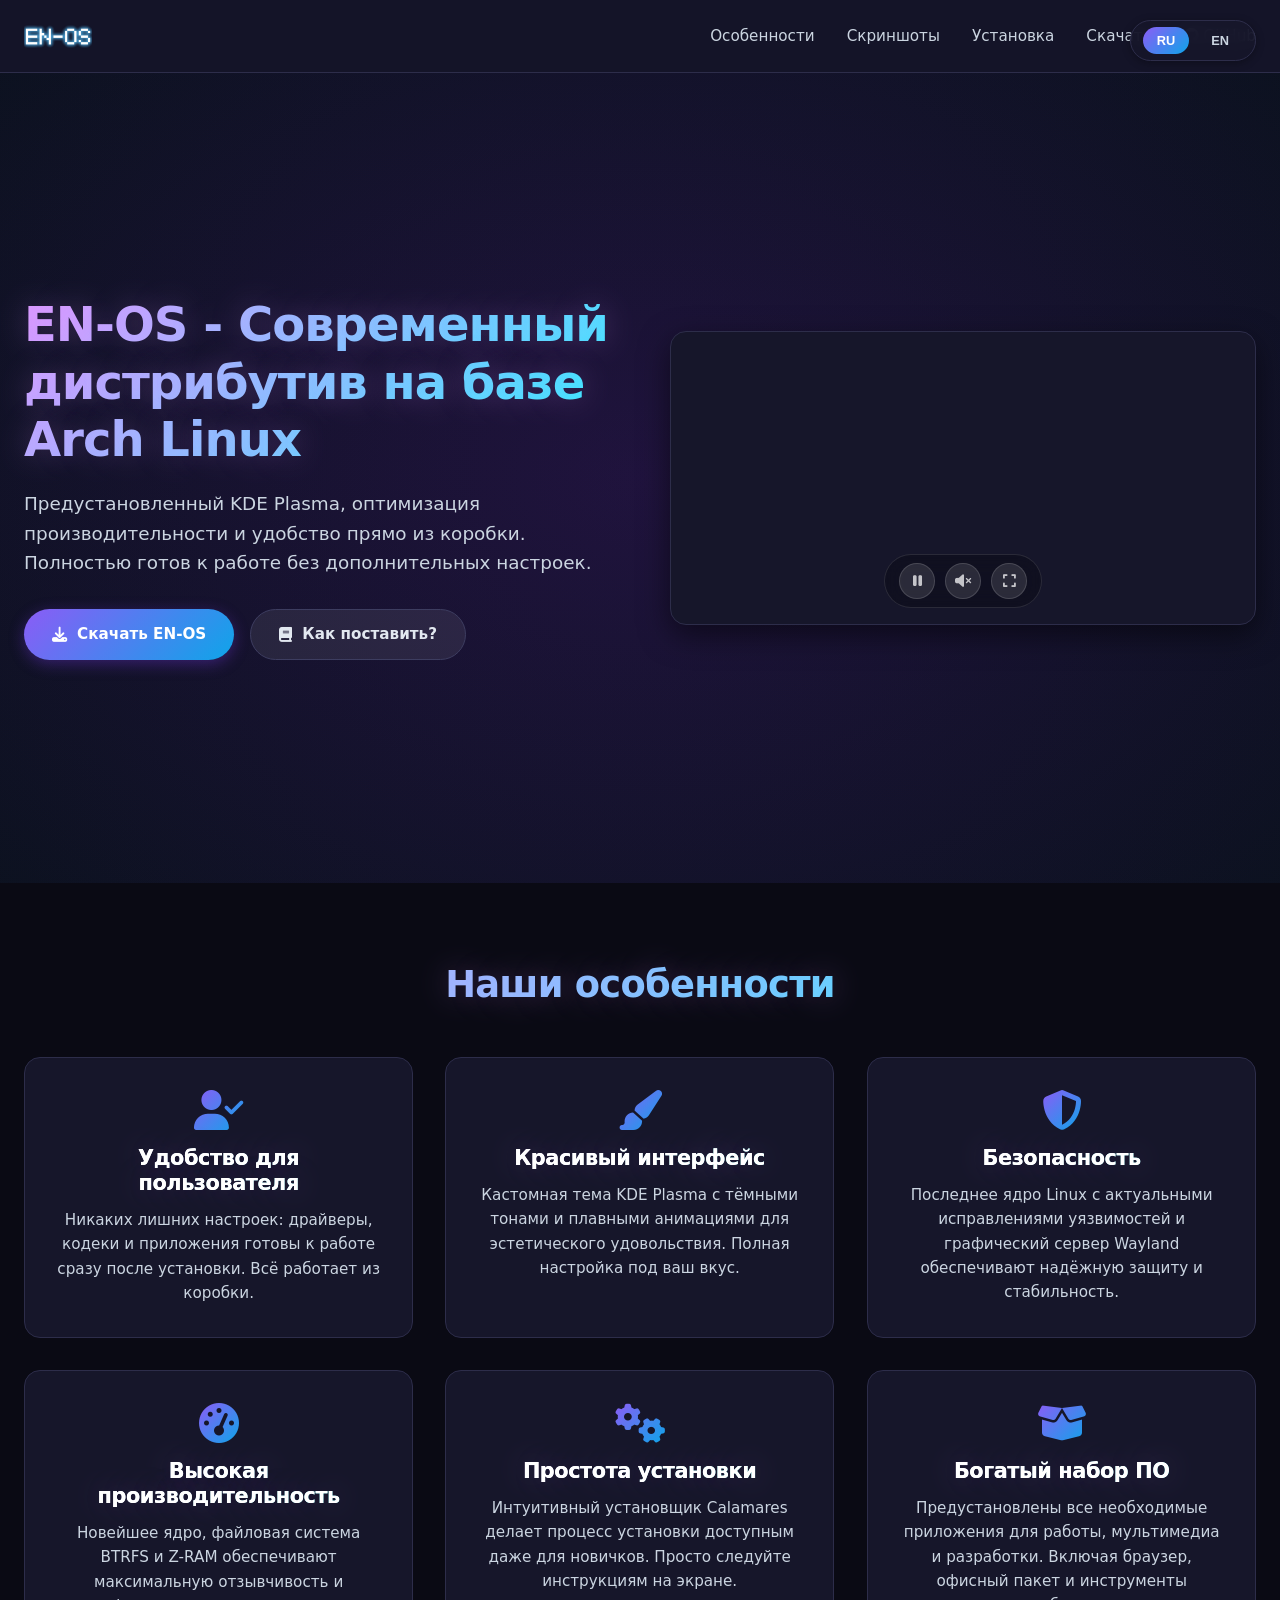
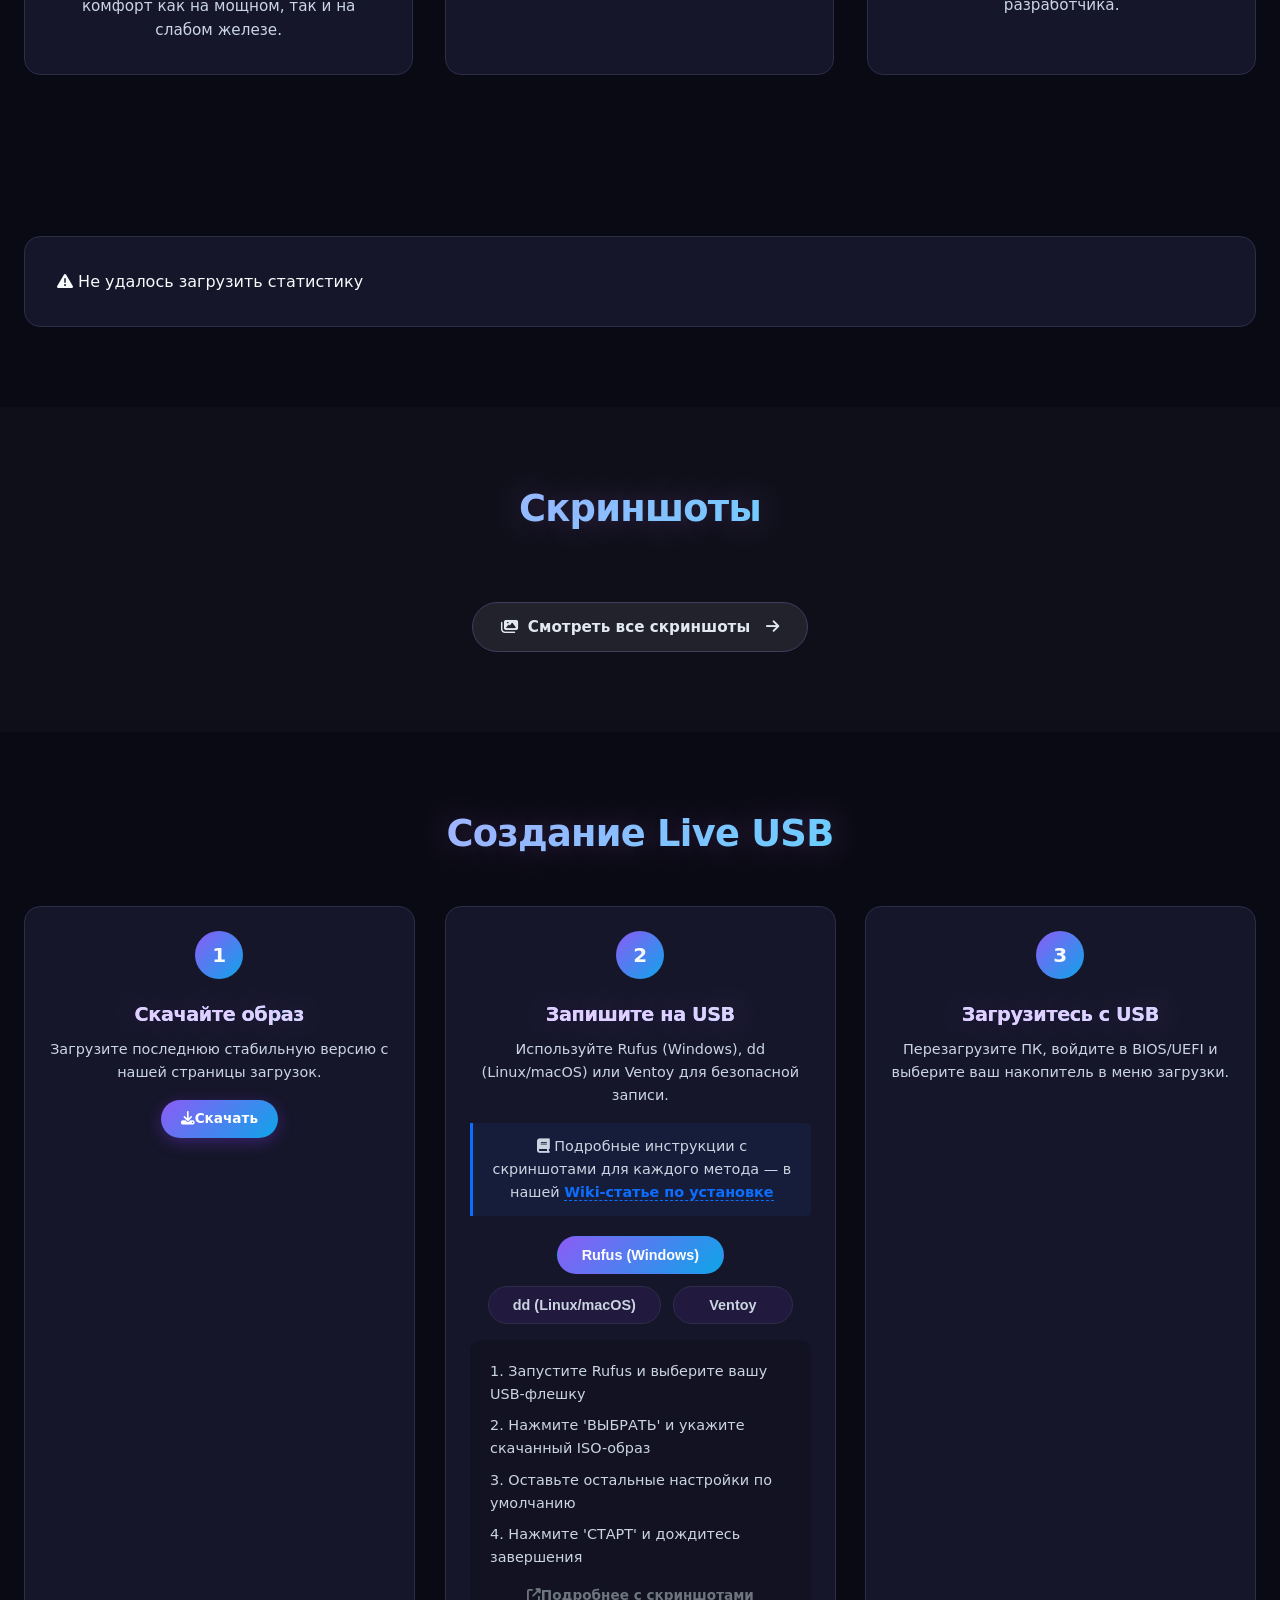
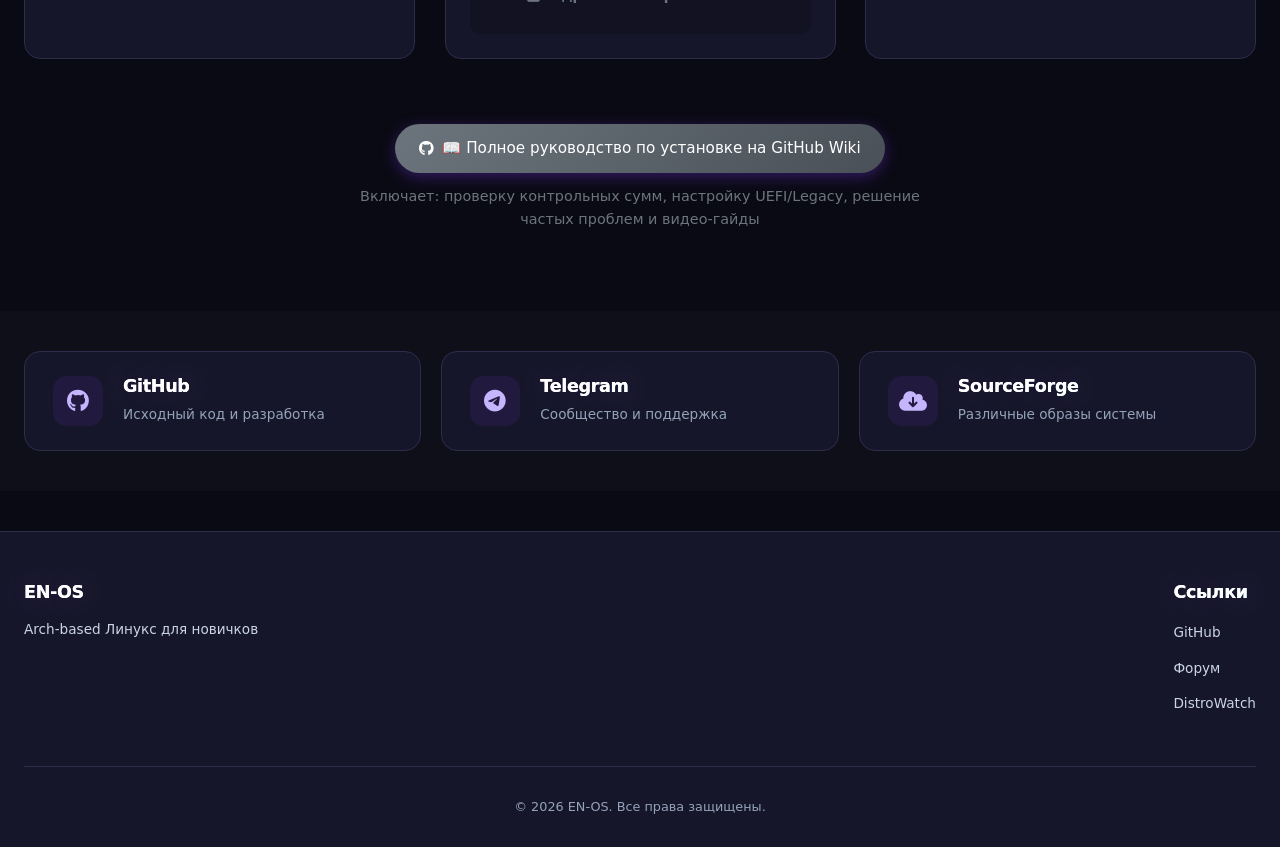
==== commit f85c855e: "Add distrowatch rating" ====
--- a/index.html
+++ b/index.html
@@ -1,12 +1,11 @@
 <!DOCTYPE html>
 <html lang="ru">
-<link rel="stylesheet" href="https://cdnjs.cloudflare.com/ajax/libs/font-awesome/6.5.1/css/all.min.css">
 <head>
   <link rel="shortcut icon" type="image/x-icon" href="images/favicon1.ico">  
   <meta charset="UTF-8">
   <meta name="viewport" content="width=device-width, initial-scale=1.0">
   <title>EN-OS - Modern Arch-based Distribution</title>
-  <link rel="shortcut icon" type="image/x-icon" href="images/favicon.ico">
+  <link rel="preload" href="style.css" as="style">
   <meta name="description" content="EN-OS - современный дистрибутив на базе Arch Linux с предустановленным и настроенным графическим окружением. Оптимизирован для производительности и удобства прямо из коробки.">
   <link rel="stylesheet" href="style.css">
   <link rel="stylesheet" href="https://cdnjs.cloudflare.com/ajax/libs/font-awesome/6.5.1/css/all.min.css">
@@ -41,7 +40,10 @@
       <h1 data-ru="EN-OS - Современный дистрибутив на базе Arch Linux" data-en="EN-OS - Modern Arch Linux Distribution">EN-OS - Современный дистрибутив на базе Arch Linux</h1>
       <p data-ru="Предустановленный KDE Plasma, оптимизация производительности и удобство прямо из коробки. Полностью готов к работе без дополнительных настроек." data-en="Pre-installed KDE Plasma, performance optimization and convenience out of the box. Completely ready to use without additional configuration.">Предустановленный KDE Plasma, оптимизация производительности и удобство прямо из коробки. Полностью готов к работе без дополнительных настроек.</p>
       <div class="hero-buttons">
-        <a href="#download" class="btn btn-primary"><i class="fas fa-download"></i> <span data-ru="Скачать EN-OS" data-en="Download EN-OS">Скачать EN-OS</span></a>
+        <a href="downloads.html" class="btn btn-primary">
+          <i class="fas fa-download"></i> 
+          <span data-ru="Скачать EN-OS" data-en="Download EN-OS">Скачать EN-OS</span>
+        </a>
         <a href="#installation" class="btn btn-secondary"><i class="fas fa-book"></i> <span data-ru="Как поставить?" data-en="Guide">Как поставить?</span></a>
       </div>
     </div>
@@ -104,6 +106,17 @@
         </div>
       </div>
     </section>
+
+<section class="section">
+  <div class="container">
+    <div id="dw-stats-container" class="dw-stats-container">
+      <div class="dw-stats-loading">
+        <i class="fas fa-spinner fa-spin"></i>
+        <span data-ru="Загрузка статистики..." data-en="Loading statistics...">Загрузка статистики...</span>
+      </div>
+    </div>
+  </div>
+</section>
 
 <section id="screenshots" class="section bg-dark">
   <div class="container">
--- a/style.css
+++ b/style.css
@@ -674,4 +674,193 @@
   .screenshot-card-full img {
     height: 200px;
   }
-}+}
+
+.dw-stats-container {
+  background: var(--bg-card);
+  border: 1px solid var(--border);
+  border-radius: var(--radius);
+  padding: 32px;
+  transition: var(--transition-smooth);
+}
+
+.dw-stats-container:hover {
+  border-color: var(--primary);
+  box-shadow: var(--shadow-glow);
+}
+
+.dw-stats-header {
+  display: flex;
+  justify-content: space-between;
+  align-items: center;
+  margin-bottom: 28px;
+  flex-wrap: wrap;
+  gap: 16px;
+}
+
+.dw-stats-title {
+  display: flex;
+  align-items: center;
+  gap: 12px;
+}
+
+.dw-stats-title i {
+  font-size: 1.5rem;
+  color: var(--primary);
+}
+
+.dw-stats-title h3 {
+  font-size: 1.3rem;
+  color: var(--text-main);
+  margin: 0;
+}
+
+.dw-stats-link {
+  display: inline-flex;
+  align-items: center;
+  gap: 8px;
+  padding: 8px 18px;
+  background: rgba(124, 58, 237, 0.1);
+  border: 1px solid var(--border);
+  border-radius: var(--radius-full);
+  color: var(--primary-soft);
+  font-size: 0.85rem;
+  font-weight: 500;
+  transition: var(--transition-smooth);
+}
+
+.dw-stats-link:hover {
+  background: var(--primary);
+  color: white;
+  border-color: var(--primary);
+  transform: translateY(-2px);
+}
+
+.dw-stats-grid {
+  display: grid;
+  grid-template-columns: repeat(auto-fit, minmax(200px, 1fr));
+  gap: 20px;
+  margin-bottom: 24px;
+}
+
+.dw-stat-item {
+  background: rgba(124, 58, 237, 0.05);
+  border: 1px solid var(--border);
+  border-radius: var(--radius-sm);
+  padding: 20px;
+  display: flex;
+  align-items: center;
+  gap: 16px;
+  transition: var(--transition-smooth);
+}
+
+.dw-stat-item:hover {
+  border-color: var(--primary);
+  transform: translateY(-3px);
+  box-shadow: var(--shadow-sm);
+}
+
+.dw-stat-icon {
+  width: 48px;
+  height: 48px;
+  border-radius: 12px;
+  display: flex;
+  align-items: center;
+  justify-content: center;
+  font-size: 1.2rem;
+  flex-shrink: 0;
+}
+
+.dw-stat-content {
+  display: flex;
+  flex-direction: column;
+  gap: 4px;
+}
+
+.dw-stat-label {
+  font-size: 0.8rem;
+  color: var(--text-muted);
+  font-weight: 500;
+}
+
+.dw-stat-value {
+  font-size: 1.2rem;
+  font-weight: 700;
+  color: var(--text-main);
+  display: flex;
+  align-items: baseline;
+  gap: 6px;
+}
+
+.dw-stat-value small {
+  font-size: 0.7rem;
+  font-weight: 400;
+  color: var(--text-muted);
+}
+
+.dw-stat-change {
+  font-size: 0.75rem;
+  font-weight: 600;
+  display: flex;
+  align-items: center;
+  gap: 4px;
+}
+
+.dw-stat-change.positive {
+  color: #10b981;
+}
+
+.dw-stat-change.negative {
+  color: #ef4444;
+}
+
+.dw-stats-updated {
+  text-align: center;
+  font-size: 0.8rem;
+  color: var(--text-muted);
+  padding-top: 20px;
+  border-top: 1px solid var(--border);
+  display: flex;
+  align-items: center;
+  justify-content: center;
+  gap: 8px;
+}
+
+.dw-stats-updated i {
+  color: var(--primary);
+  font-size: 0.7rem;
+}
+
+.dw-stats-loading {
+  text-align: center;
+  padding: 40px;
+  color: var(--text-muted);
+  display: flex;
+  align-items: center;
+  justify-content: center;
+  gap: 12px;
+}
+
+.dw-stats-loading i {
+  font-size: 1.2rem;
+  color: var(--primary);
+}
+
+@media (max-width: 768px) {
+  .dw-stats-container {
+    padding: 20px;
+  }
+
+  .dw-stats-header {
+    flex-direction: column;
+    align-items: flex-start;
+  }
+
+  .dw-stats-grid {
+    grid-template-columns: 1fr;
+  }
+
+  .dw-stat-item {
+    padding: 16px;
+  }
+}
--- a/style.css
+++ b/style.css
@@ -674,4 +674,193 @@
   .screenshot-card-full img {
     height: 200px;
   }
-}+}
+
+.dw-stats-container {
+  background: var(--bg-card);
+  border: 1px solid var(--border);
+  border-radius: var(--radius);
+  padding: 32px;
+  transition: var(--transition-smooth);
+}
+
+.dw-stats-container:hover {
+  border-color: var(--primary);
+  box-shadow: var(--shadow-glow);
+}
+
+.dw-stats-header {
+  display: flex;
+  justify-content: space-between;
+  align-items: center;
+  margin-bottom: 28px;
+  flex-wrap: wrap;
+  gap: 16px;
+}
+
+.dw-stats-title {
+  display: flex;
+  align-items: center;
+  gap: 12px;
+}
+
+.dw-stats-title i {
+  font-size: 1.5rem;
+  color: var(--primary);
+}
+
+.dw-stats-title h3 {
+  font-size: 1.3rem;
+  color: var(--text-main);
+  margin: 0;
+}
+
+.dw-stats-link {
+  display: inline-flex;
+  align-items: center;
+  gap: 8px;
+  padding: 8px 18px;
+  background: rgba(124, 58, 237, 0.1);
+  border: 1px solid var(--border);
+  border-radius: var(--radius-full);
+  color: var(--primary-soft);
+  font-size: 0.85rem;
+  font-weight: 500;
+  transition: var(--transition-smooth);
+}
+
+.dw-stats-link:hover {
+  background: var(--primary);
+  color: white;
+  border-color: var(--primary);
+  transform: translateY(-2px);
+}
+
+.dw-stats-grid {
+  display: grid;
+  grid-template-columns: repeat(auto-fit, minmax(200px, 1fr));
+  gap: 20px;
+  margin-bottom: 24px;
+}
+
+.dw-stat-item {
+  background: rgba(124, 58, 237, 0.05);
+  border: 1px solid var(--border);
+  border-radius: var(--radius-sm);
+  padding: 20px;
+  display: flex;
+  align-items: center;
+  gap: 16px;
+  transition: var(--transition-smooth);
+}
+
+.dw-stat-item:hover {
+  border-color: var(--primary);
+  transform: translateY(-3px);
+  box-shadow: var(--shadow-sm);
+}
+
+.dw-stat-icon {
+  width: 48px;
+  height: 48px;
+  border-radius: 12px;
+  display: flex;
+  align-items: center;
+  justify-content: center;
+  font-size: 1.2rem;
+  flex-shrink: 0;
+}
+
+.dw-stat-content {
+  display: flex;
+  flex-direction: column;
+  gap: 4px;
+}
+
+.dw-stat-label {
+  font-size: 0.8rem;
+  color: var(--text-muted);
+  font-weight: 500;
+}
+
+.dw-stat-value {
+  font-size: 1.2rem;
+  font-weight: 700;
+  color: var(--text-main);
+  display: flex;
+  align-items: baseline;
+  gap: 6px;
+}
+
+.dw-stat-value small {
+  font-size: 0.7rem;
+  font-weight: 400;
+  color: var(--text-muted);
+}
+
+.dw-stat-change {
+  font-size: 0.75rem;
+  font-weight: 600;
+  display: flex;
+  align-items: center;
+  gap: 4px;
+}
+
+.dw-stat-change.positive {
+  color: #10b981;
+}
+
+.dw-stat-change.negative {
+  color: #ef4444;
+}
+
+.dw-stats-updated {
+  text-align: center;
+  font-size: 0.8rem;
+  color: var(--text-muted);
+  padding-top: 20px;
+  border-top: 1px solid var(--border);
+  display: flex;
+  align-items: center;
+  justify-content: center;
+  gap: 8px;
+}
+
+.dw-stats-updated i {
+  color: var(--primary);
+  font-size: 0.7rem;
+}
+
+.dw-stats-loading {
+  text-align: center;
+  padding: 40px;
+  color: var(--text-muted);
+  display: flex;
+  align-items: center;
+  justify-content: center;
+  gap: 12px;
+}
+
+.dw-stats-loading i {
+  font-size: 1.2rem;
+  color: var(--primary);
+}
+
+@media (max-width: 768px) {
+  .dw-stats-container {
+    padding: 20px;
+  }
+
+  .dw-stats-header {
+    flex-direction: column;
+    align-items: flex-start;
+  }
+
+  .dw-stats-grid {
+    grid-template-columns: 1fr;
+  }
+
+  .dw-stat-item {
+    padding: 16px;
+  }
+}
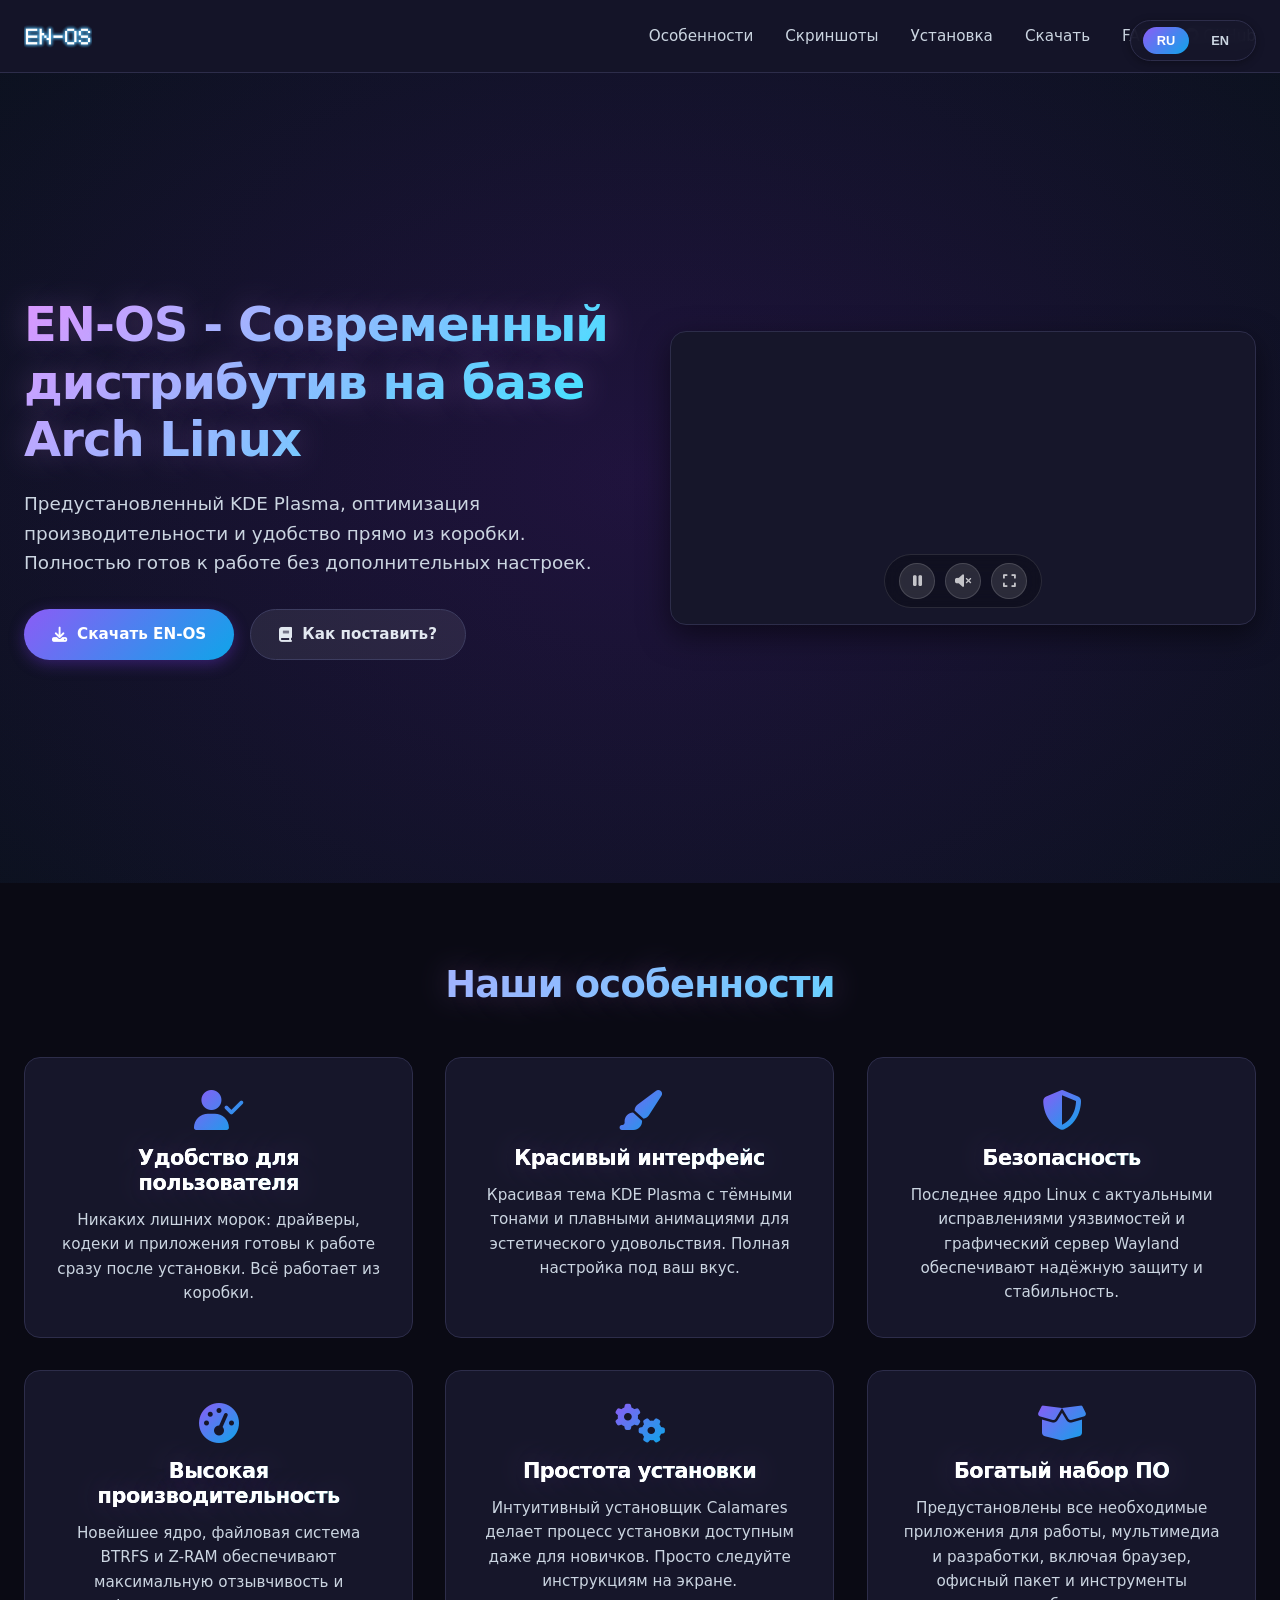
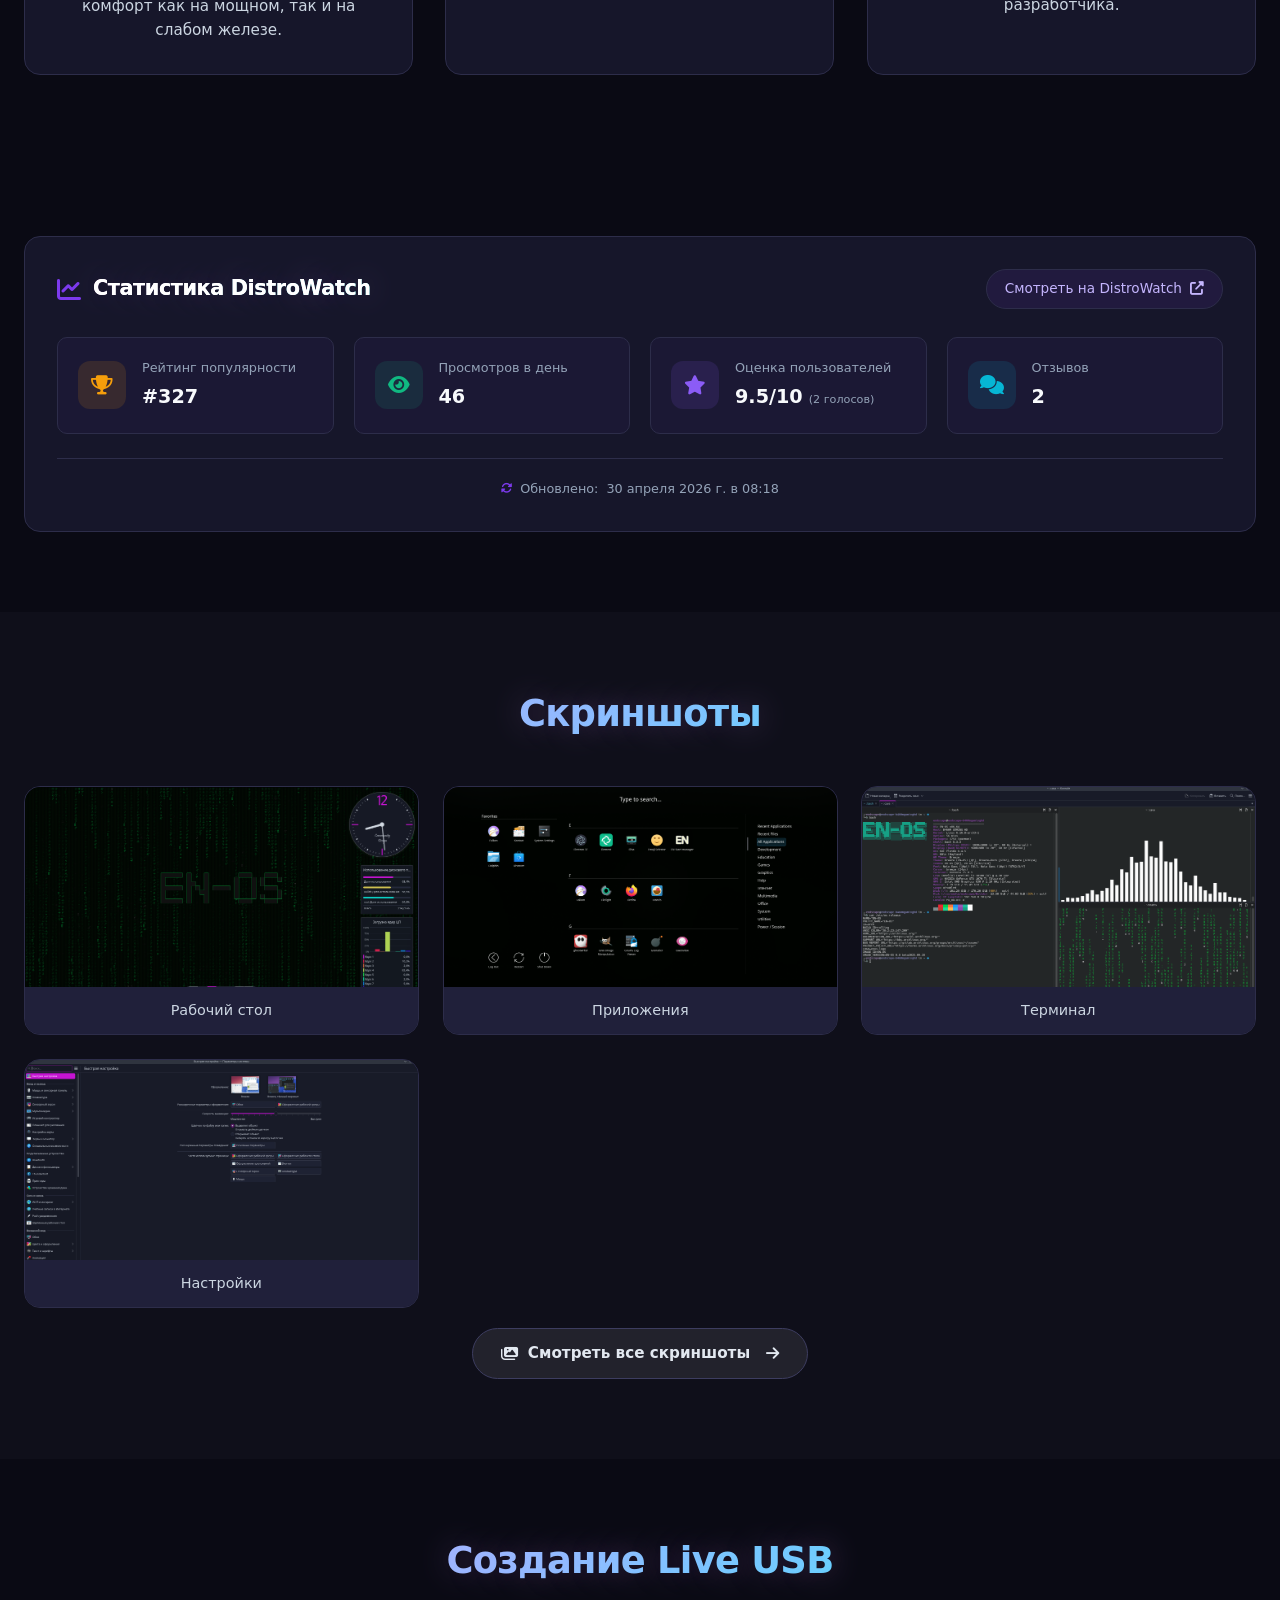
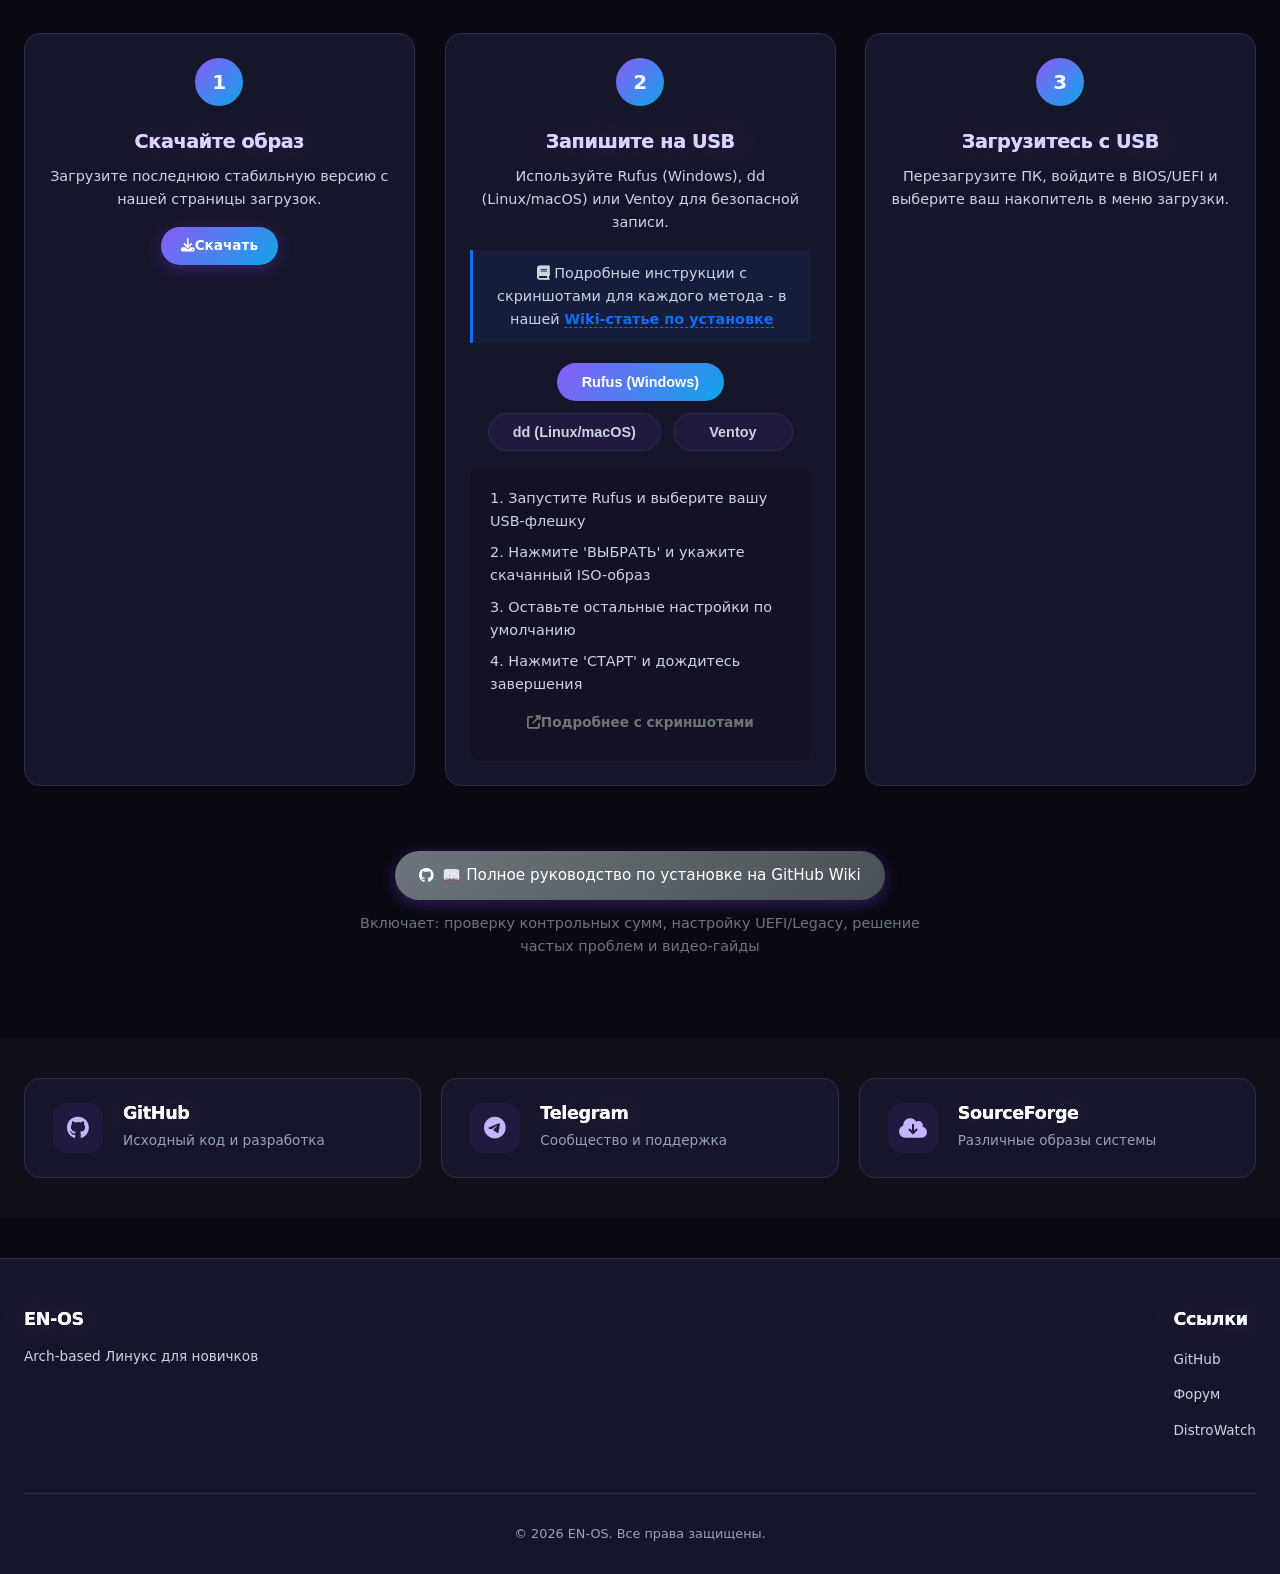
==== commit 5842b54b: "Update index.html" ====
--- a/index.html
+++ b/index.html
@@ -26,6 +26,7 @@
         <a href="#screenshots" data-ru="Скриншоты" data-en="Screenshots">Скриншоты</a>
         <a href="#installation" data-ru="Установка" data-en="Installation">Установка</a>
         <a href="downloads.html" data-ru="Скачать" data-en="Download">Скачать</a>
+		<a href="faq.html">FAQ</a>
         <a href="https://github.com/Endscape-Coding/EN-OS" target="_blank"><i class="fab fa-github"></i> GitHub</a>
       </div>
       <button class="mobile-menu-btn" id="mobileMenuBtn">
--- a/style.css
+++ b/style.css
@@ -864,3 +864,322 @@
     padding: 16px;
   }
 }
+
+.faq-section {
+  max-width: 900px;
+  margin: 0 auto;
+  padding: 20px 0;
+}
+
+.faq-categories {
+  display: flex;
+  gap: 12px;
+  flex-wrap: wrap;
+  justify-content: center;
+  margin-bottom: 40px;
+}
+
+.faq-category-btn {
+  background: rgba(124, 58, 237, 0.1);
+  border: 1px solid var(--border);
+  padding: 10px 20px;
+  border-radius: var(--radius-full);
+  font-size: 0.9rem;
+  font-weight: 500;
+  cursor: pointer;
+  color: var(--text-secondary);
+  transition: var(--transition-smooth);
+  display: flex;
+  align-items: center;
+  gap: 8px;
+}
+
+.faq-category-btn:hover,
+.faq-category-btn.active {
+  background: var(--gradient);
+  color: white;
+  border-color: transparent;
+  box-shadow: 0 4px 15px rgba(124, 58, 237, 0.3);
+}
+
+.faq-list {
+  display: flex;
+  flex-direction: column;
+  gap: 16px;
+}
+
+.faq-item {
+  background: var(--bg-card);
+  border: 1px solid var(--border);
+  border-radius: var(--radius);
+  overflow: hidden;
+  transition: var(--transition-smooth);
+}
+
+.faq-item:hover {
+  border-color: var(--primary);
+  box-shadow: var(--shadow-glow);
+}
+
+.faq-item.active {
+  border-color: var(--primary);
+  box-shadow: var(--shadow-glow), 0 0 0 2px rgba(124, 58, 237, 0.2);
+}
+
+.faq-question {
+  padding: 24px 28px;
+  cursor: pointer;
+  display: flex;
+  justify-content: space-between;
+  align-items: center;
+  gap: 16px;
+  transition: background 0.2s ease;
+  user-select: none;
+}
+
+.faq-question:hover {
+  background: rgba(124, 58, 237, 0.05);
+}
+
+.faq-question-text {
+  font-size: 1.05rem;
+  font-weight: 600;
+  color: var(--text-main);
+  flex: 1;
+}
+
+.faq-item.active .faq-question-text {
+  color: var(--primary-soft);
+}
+
+.faq-question-icon {
+  width: 32px;
+  height: 32px;
+  border-radius: 50%;
+  background: rgba(124, 58, 237, 0.1);
+  display: flex;
+  align-items: center;
+  justify-content: center;
+  transition: transform var(--transition-smooth), background var(--transition-smooth);
+  flex-shrink: 0;
+}
+
+.faq-question-icon i {
+  font-size: 0.85rem;
+  color: var(--primary-soft);
+  transition: transform var(--transition-smooth);
+}
+
+.faq-item.active .faq-question-icon {
+  background: var(--gradient);
+}
+
+.faq-item.active .faq-question-icon i {
+  color: white;
+  transform: rotate(45deg);
+}
+
+.faq-answer {
+  max-height: 0;
+  overflow: hidden;
+  transition: max-height 0.4s cubic-bezier(0.4, 0, 0.2, 1), padding 0.4s cubic-bezier(0.4, 0, 0.2, 1);
+}
+
+.faq-item.active .faq-answer {
+  max-height: 1000px;
+}
+
+.faq-answer-content {
+  padding: 0 28px 24px;
+}
+
+.faq-answer-content p {
+  color: var(--text-secondary);
+  line-height: 1.7;
+  margin-bottom: 12px;
+  font-size: 0.95rem;
+}
+
+.faq-answer-content p:last-child {
+  margin-bottom: 0;
+}
+
+.faq-answer-content code {
+  background: rgba(124, 58, 237, 0.1);
+  padding: 2px 8px;
+  border-radius: 4px;
+  font-family: var(--font-mono);
+  font-size: 0.9rem;
+  color: var(--primary-soft);
+}
+
+.faq-answer-content ul,
+.faq-answer-content ol {
+  color: var(--text-secondary);
+  font-size: 0.95rem;
+  margin: 12px 0;
+  padding-left: 20px;
+}
+
+.faq-answer-content ul li,
+.faq-answer-content ol li {
+  margin-bottom: 8px;
+  line-height: 1.6;
+}
+
+.faq-answer-content a {
+  color: var(--primary-soft);
+  text-decoration: underline;
+  text-underline-offset: 2px;
+}
+
+.faq-answer-content a:hover {
+  color: var(--secondary-light);
+}
+
+.faq-answer-content .note {
+  background: rgba(13, 110, 253, 0.08);
+  border-left: 3px solid #0d6efd;
+  padding: 12px 16px;
+  margin: 16px 0;
+  border-radius: 0 8px 8px 0;
+  font-size: 0.9rem;
+}
+
+.faq-answer-content .warning-box {
+  background: rgba(245, 158, 11, 0.08);
+  border-left: 3px solid #f59e0b;
+  padding: 12px 16px;
+  margin: 16px 0;
+  border-radius: 0 8px 8px 0;
+  font-size: 0.9rem;
+  color: #f59e0b;
+}
+
+.faq-search {
+  margin-bottom: 40px;
+  position: relative;
+}
+
+.faq-search input {
+  width: 100%;
+  padding: 16px 50px 16px 24px;
+  background: var(--bg-card);
+  border: 1px solid var(--border);
+  border-radius: var(--radius-full);
+  color: var(--text-main);
+  font-size: 1rem;
+  font-family: var(--font-main);
+  transition: var(--transition-smooth);
+}
+
+.faq-search input:focus {
+  outline: none;
+  border-color: var(--primary);
+  box-shadow: 0 0 0 3px rgba(124, 58, 237, 0.15);
+}
+
+.faq-search input::placeholder {
+  color: var(--text-muted);
+}
+
+.faq-search-icon {
+  position: absolute;
+  right: 18px;
+  top: 50%;
+  transform: translateY(-50%);
+  color: var(--text-muted);
+  font-size: 1.1rem;
+  pointer-events: none;
+}
+
+.faq-no-results {
+  text-align: center;
+  padding: 60px 20px;
+  color: var(--text-muted);
+  display: none;
+}
+
+.faq-no-results i {
+  font-size: 3rem;
+  color: var(--border);
+  margin-bottom: 16px;
+  display: block;
+}
+
+.faq-no-results h3 {
+  font-size: 1.3rem;
+  margin-bottom: 8px;
+  color: var(--text-secondary);
+}
+
+.faq-no-results p {
+  font-size: 0.9rem;
+}
+
+.faq-contact {
+  margin-top: 60px;
+  padding: 40px;
+  background: var(--bg-card);
+  border: 1px solid var(--border);
+  border-radius: var(--radius);
+  text-align: center;
+}
+
+.faq-contact h3 {
+  font-size: 1.4rem;
+  margin-bottom: 12px;
+  color: var(--text-main);
+}
+
+.faq-contact p {
+  color: var(--text-secondary);
+  margin-bottom: 24px;
+  font-size: 0.95rem;
+}
+
+.faq-contact-links {
+  display: flex;
+  gap: 16px;
+  justify-content: center;
+  flex-wrap: wrap;
+}
+
+@media (max-width: 768px) {
+  .faq-section {
+    padding: 10px 0;
+  }
+  
+  .faq-categories {
+    flex-direction: column;
+    align-items: center;
+    margin-bottom: 30px;
+  }
+  
+  .faq-category-btn {
+    width: 100%;
+    max-width: 300px;
+    justify-content: center;
+  }
+  
+  .faq-question {
+    padding: 20px;
+  }
+  
+  .faq-question-text {
+    font-size: 0.95rem;
+  }
+  
+  .faq-answer-content {
+    padding: 0 20px 20px;
+  }
+  
+  .faq-contact {
+    padding: 24px;
+  }
+  
+  .faq-contact-links {
+    flex-direction: column;
+    align-items: center;
+  }
+}
--- a/style.css
+++ b/style.css
@@ -864,3 +864,322 @@
     padding: 16px;
   }
 }
+
+.faq-section {
+  max-width: 900px;
+  margin: 0 auto;
+  padding: 20px 0;
+}
+
+.faq-categories {
+  display: flex;
+  gap: 12px;
+  flex-wrap: wrap;
+  justify-content: center;
+  margin-bottom: 40px;
+}
+
+.faq-category-btn {
+  background: rgba(124, 58, 237, 0.1);
+  border: 1px solid var(--border);
+  padding: 10px 20px;
+  border-radius: var(--radius-full);
+  font-size: 0.9rem;
+  font-weight: 500;
+  cursor: pointer;
+  color: var(--text-secondary);
+  transition: var(--transition-smooth);
+  display: flex;
+  align-items: center;
+  gap: 8px;
+}
+
+.faq-category-btn:hover,
+.faq-category-btn.active {
+  background: var(--gradient);
+  color: white;
+  border-color: transparent;
+  box-shadow: 0 4px 15px rgba(124, 58, 237, 0.3);
+}
+
+.faq-list {
+  display: flex;
+  flex-direction: column;
+  gap: 16px;
+}
+
+.faq-item {
+  background: var(--bg-card);
+  border: 1px solid var(--border);
+  border-radius: var(--radius);
+  overflow: hidden;
+  transition: var(--transition-smooth);
+}
+
+.faq-item:hover {
+  border-color: var(--primary);
+  box-shadow: var(--shadow-glow);
+}
+
+.faq-item.active {
+  border-color: var(--primary);
+  box-shadow: var(--shadow-glow), 0 0 0 2px rgba(124, 58, 237, 0.2);
+}
+
+.faq-question {
+  padding: 24px 28px;
+  cursor: pointer;
+  display: flex;
+  justify-content: space-between;
+  align-items: center;
+  gap: 16px;
+  transition: background 0.2s ease;
+  user-select: none;
+}
+
+.faq-question:hover {
+  background: rgba(124, 58, 237, 0.05);
+}
+
+.faq-question-text {
+  font-size: 1.05rem;
+  font-weight: 600;
+  color: var(--text-main);
+  flex: 1;
+}
+
+.faq-item.active .faq-question-text {
+  color: var(--primary-soft);
+}
+
+.faq-question-icon {
+  width: 32px;
+  height: 32px;
+  border-radius: 50%;
+  background: rgba(124, 58, 237, 0.1);
+  display: flex;
+  align-items: center;
+  justify-content: center;
+  transition: transform var(--transition-smooth), background var(--transition-smooth);
+  flex-shrink: 0;
+}
+
+.faq-question-icon i {
+  font-size: 0.85rem;
+  color: var(--primary-soft);
+  transition: transform var(--transition-smooth);
+}
+
+.faq-item.active .faq-question-icon {
+  background: var(--gradient);
+}
+
+.faq-item.active .faq-question-icon i {
+  color: white;
+  transform: rotate(45deg);
+}
+
+.faq-answer {
+  max-height: 0;
+  overflow: hidden;
+  transition: max-height 0.4s cubic-bezier(0.4, 0, 0.2, 1), padding 0.4s cubic-bezier(0.4, 0, 0.2, 1);
+}
+
+.faq-item.active .faq-answer {
+  max-height: 1000px;
+}
+
+.faq-answer-content {
+  padding: 0 28px 24px;
+}
+
+.faq-answer-content p {
+  color: var(--text-secondary);
+  line-height: 1.7;
+  margin-bottom: 12px;
+  font-size: 0.95rem;
+}
+
+.faq-answer-content p:last-child {
+  margin-bottom: 0;
+}
+
+.faq-answer-content code {
+  background: rgba(124, 58, 237, 0.1);
+  padding: 2px 8px;
+  border-radius: 4px;
+  font-family: var(--font-mono);
+  font-size: 0.9rem;
+  color: var(--primary-soft);
+}
+
+.faq-answer-content ul,
+.faq-answer-content ol {
+  color: var(--text-secondary);
+  font-size: 0.95rem;
+  margin: 12px 0;
+  padding-left: 20px;
+}
+
+.faq-answer-content ul li,
+.faq-answer-content ol li {
+  margin-bottom: 8px;
+  line-height: 1.6;
+}
+
+.faq-answer-content a {
+  color: var(--primary-soft);
+  text-decoration: underline;
+  text-underline-offset: 2px;
+}
+
+.faq-answer-content a:hover {
+  color: var(--secondary-light);
+}
+
+.faq-answer-content .note {
+  background: rgba(13, 110, 253, 0.08);
+  border-left: 3px solid #0d6efd;
+  padding: 12px 16px;
+  margin: 16px 0;
+  border-radius: 0 8px 8px 0;
+  font-size: 0.9rem;
+}
+
+.faq-answer-content .warning-box {
+  background: rgba(245, 158, 11, 0.08);
+  border-left: 3px solid #f59e0b;
+  padding: 12px 16px;
+  margin: 16px 0;
+  border-radius: 0 8px 8px 0;
+  font-size: 0.9rem;
+  color: #f59e0b;
+}
+
+.faq-search {
+  margin-bottom: 40px;
+  position: relative;
+}
+
+.faq-search input {
+  width: 100%;
+  padding: 16px 50px 16px 24px;
+  background: var(--bg-card);
+  border: 1px solid var(--border);
+  border-radius: var(--radius-full);
+  color: var(--text-main);
+  font-size: 1rem;
+  font-family: var(--font-main);
+  transition: var(--transition-smooth);
+}
+
+.faq-search input:focus {
+  outline: none;
+  border-color: var(--primary);
+  box-shadow: 0 0 0 3px rgba(124, 58, 237, 0.15);
+}
+
+.faq-search input::placeholder {
+  color: var(--text-muted);
+}
+
+.faq-search-icon {
+  position: absolute;
+  right: 18px;
+  top: 50%;
+  transform: translateY(-50%);
+  color: var(--text-muted);
+  font-size: 1.1rem;
+  pointer-events: none;
+}
+
+.faq-no-results {
+  text-align: center;
+  padding: 60px 20px;
+  color: var(--text-muted);
+  display: none;
+}
+
+.faq-no-results i {
+  font-size: 3rem;
+  color: var(--border);
+  margin-bottom: 16px;
+  display: block;
+}
+
+.faq-no-results h3 {
+  font-size: 1.3rem;
+  margin-bottom: 8px;
+  color: var(--text-secondary);
+}
+
+.faq-no-results p {
+  font-size: 0.9rem;
+}
+
+.faq-contact {
+  margin-top: 60px;
+  padding: 40px;
+  background: var(--bg-card);
+  border: 1px solid var(--border);
+  border-radius: var(--radius);
+  text-align: center;
+}
+
+.faq-contact h3 {
+  font-size: 1.4rem;
+  margin-bottom: 12px;
+  color: var(--text-main);
+}
+
+.faq-contact p {
+  color: var(--text-secondary);
+  margin-bottom: 24px;
+  font-size: 0.95rem;
+}
+
+.faq-contact-links {
+  display: flex;
+  gap: 16px;
+  justify-content: center;
+  flex-wrap: wrap;
+}
+
+@media (max-width: 768px) {
+  .faq-section {
+    padding: 10px 0;
+  }
+  
+  .faq-categories {
+    flex-direction: column;
+    align-items: center;
+    margin-bottom: 30px;
+  }
+  
+  .faq-category-btn {
+    width: 100%;
+    max-width: 300px;
+    justify-content: center;
+  }
+  
+  .faq-question {
+    padding: 20px;
+  }
+  
+  .faq-question-text {
+    font-size: 0.95rem;
+  }
+  
+  .faq-answer-content {
+    padding: 0 20px 20px;
+  }
+  
+  .faq-contact {
+    padding: 24px;
+  }
+  
+  .faq-contact-links {
+    flex-direction: column;
+    align-items: center;
+  }
+}
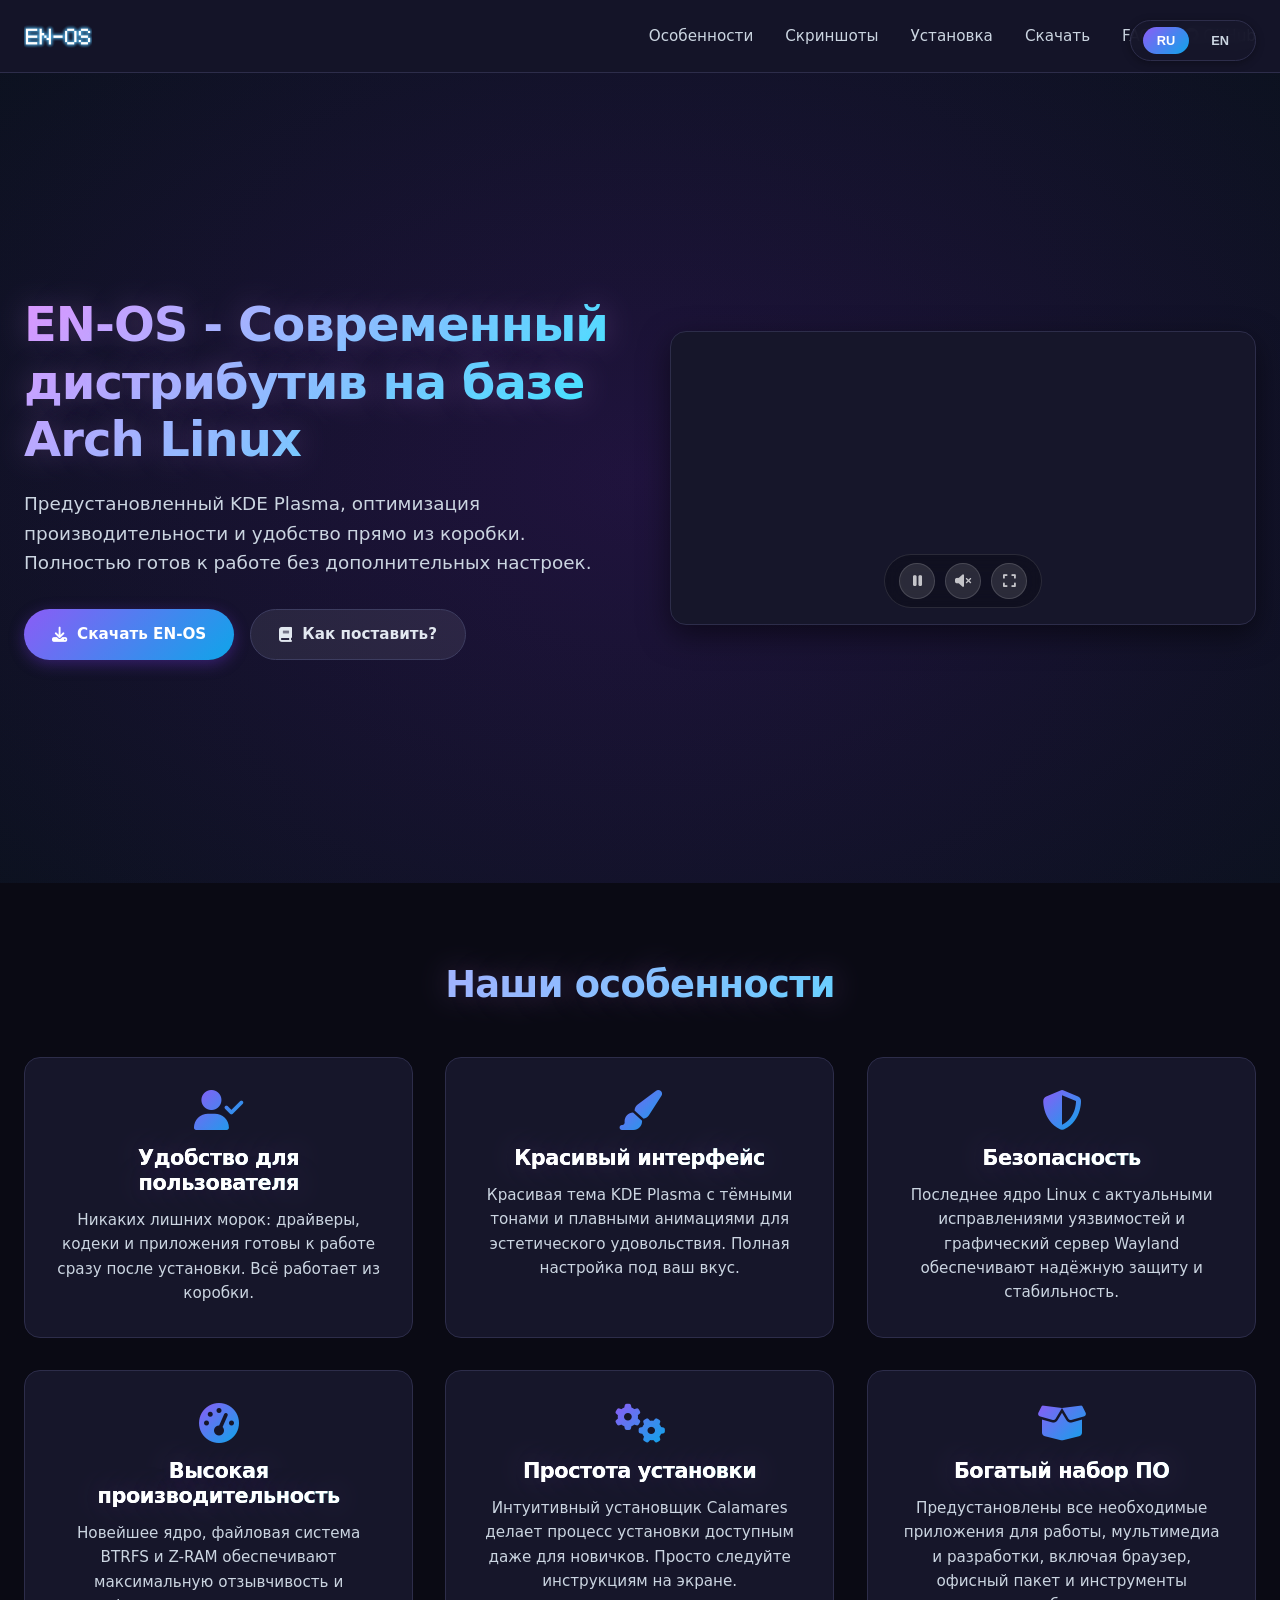
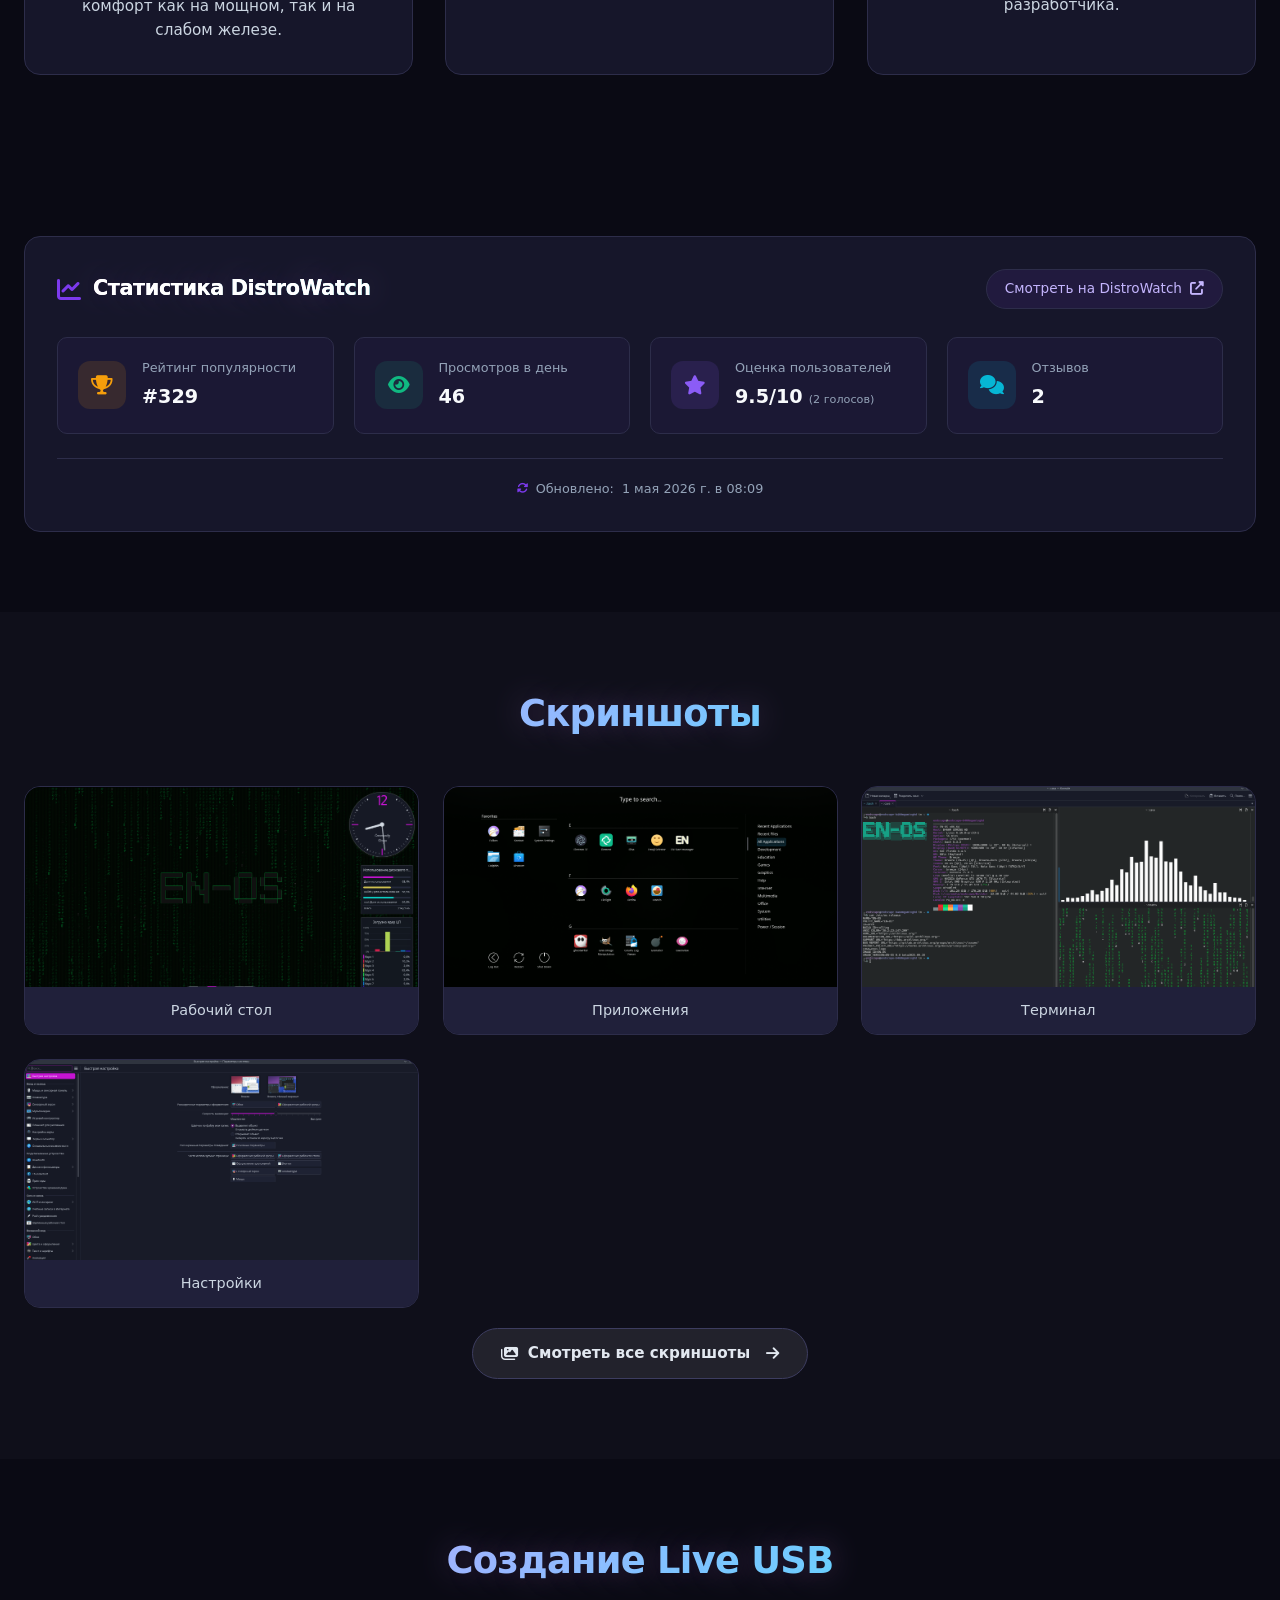
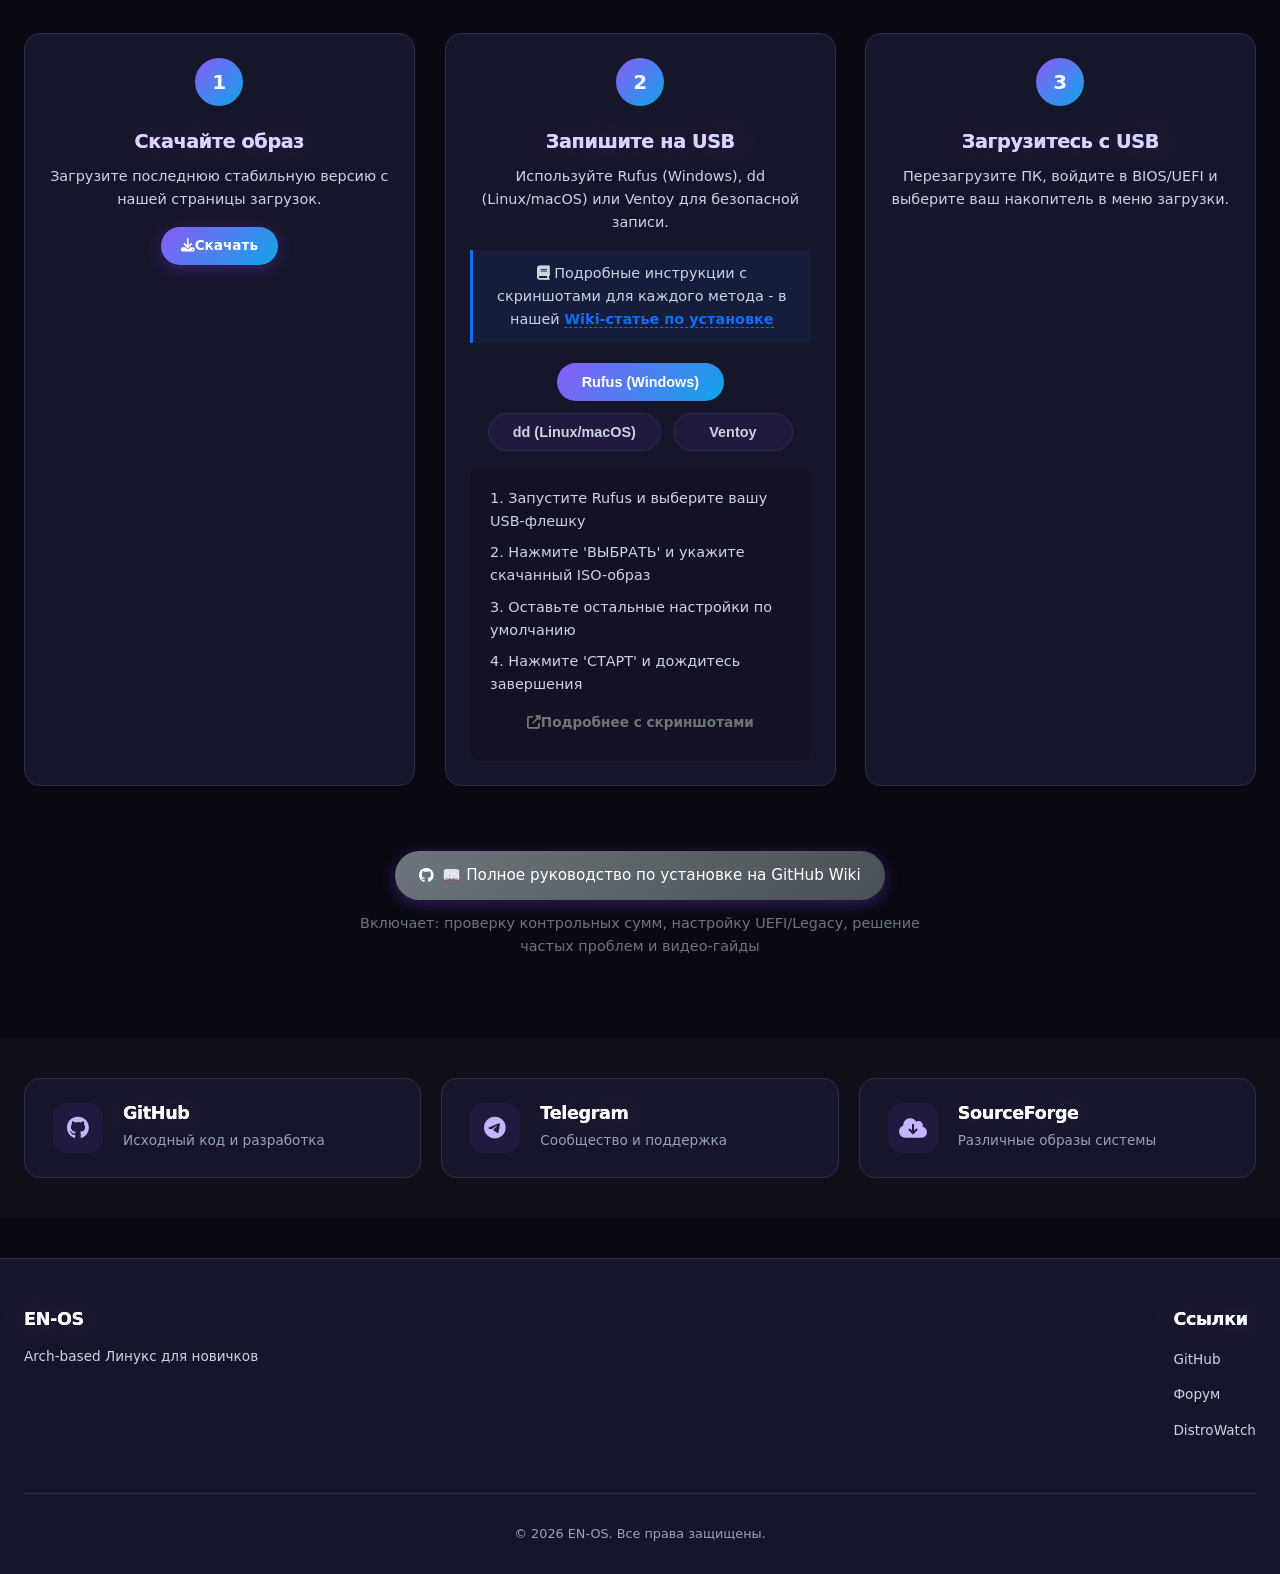
==== commit aa62e793: "Update index.html" ====
--- a/index.html
+++ b/index.html
@@ -205,7 +205,6 @@
       </div>
     </div>
     
-    <!-- Блок с основной ссылкой на вики -->
     <div class="wiki-cta">
       <a href="https://github.com/Endscape-Coding/EN-OS/wiki/Установка-EN‐OS" target="_blank" rel="noopener noreferrer" class="btn btn-primary btn-wiki">
         <i class="fab fa-github"></i> 
@@ -276,12 +275,15 @@
     </div>
   </footer>
 
-  <div class="lightbox" id="lightbox">
-    <button class="lightbox-close"><i class="fas fa-times"></i></button>
-    <button class="lightbox-nav lightbox-prev"><i class="fas fa-chevron-left"></i></button>
-    <img id="lightbox-img" src="" alt="Screenshot">
-    <button class="lightbox-nav lightbox-next"><i class="fas fa-chevron-right"></i></button>
-  </div>
+	<div class="lightbox" id="lightbox">
+		<button class="lightbox-close"><i class="fas fa-times"></i></button>
+		<button class="lightbox-nav lightbox-prev"><i class="fas fa-chevron-left"></i></button>
+		<div class="lightbox-content">
+			<img id="lightbox-img" src="" alt="Screenshot">
+			<div class="lightbox-caption" id="lightbox-caption"></div>
+		</div>
+		<button class="lightbox-nav lightbox-next"><i class="fas fa-chevron-right"></i></button>
+	</div>
 
   <script src="config.js"></script>
   <script src="locale.js"></script>
